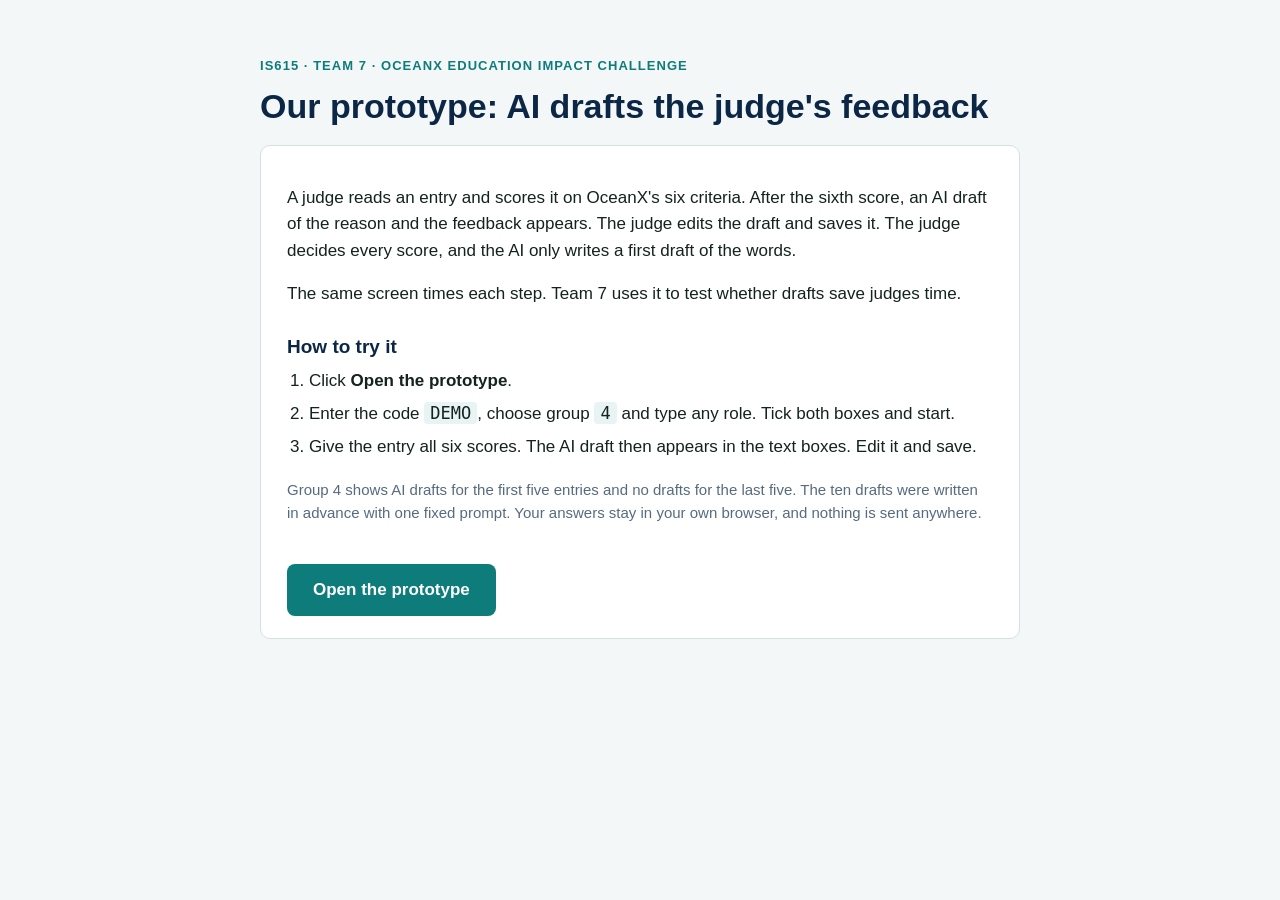
==== index.html @ ca956cce "Publish Team 7 AI-draft prototype" ====
<!doctype html>
<html lang="en">
<head>
<meta charset="utf-8">
<meta name="viewport" content="width=device-width, initial-scale=1">
<title>Team 7 prototype: AI drafts the judge's feedback</title>
<style>
  body { margin: 0; background: #F4F7F7; color: #14231F; font: 17px/1.55 Calibri, "Segoe UI", Arial, sans-serif; }
  main { max-width: 760px; margin: 56px auto; padding: 0 24px; }
  .eyebrow { color: #0E7C7B; font-weight: 700; letter-spacing: .08em; font-size: 13px; text-transform: uppercase; }
  h1 { color: #0C2746; font: 700 34px/1.2 Arial, sans-serif; margin: 10px 0 18px; }
  h2 { color: #0C2746; font: 700 19px/1.3 Arial, sans-serif; margin: 28px 0 8px; }
  .card { background: #fff; border: 1px solid #D5DFE0; border-radius: 10px; padding: 22px 26px; }
  ol { margin: 8px 0 0; padding-left: 22px; } li { margin: 6px 0; }
  .note { color: #566B80; font-size: 15px; margin-top: 18px; }
  .btn { display: inline-block; margin-top: 24px; background: #0E7C7B; color: #fff; text-decoration: none; font-weight: 700; padding: 13px 26px; border-radius: 8px; }
  .btn:hover { background: #0C2746; }
  code { background: #E8F3F4; padding: 1px 6px; border-radius: 4px; }
</style>
</head>
<body>
<main>
  <div class="eyebrow">IS615 · Team 7 · OceanX Education Impact Challenge</div>
  <h1>Our prototype: AI drafts the judge's feedback</h1>
  <div class="card">
    <p>A judge reads an entry and scores it on OceanX's six criteria. After the sixth score, an AI draft of the reason and the feedback appears. The judge edits the draft and saves it. The judge decides every score, and the AI only writes a first draft of the words.</p>
    <p>The same screen times each step. Team 7 uses it to test whether drafts save judges time.</p>
    <h2>How to try it</h2>
    <ol>
      <li>Click <strong>Open the prototype</strong>.</li>
      <li>Enter the code <code>DEMO</code>, choose group <code>4</code> and type any role. Tick both boxes and start.</li>
      <li>Give the entry all six scores. The AI draft then appears in the text boxes. Edit it and save.</li>
    </ol>
    <p class="note">Group 4 shows AI drafts for the first five entries and no drafts for the last five. The ten drafts were written in advance with one fixed prompt. Your answers stay in your own browser, and nothing is sent anywhere.</p>
    <a class="btn" href="tool.html">Open the prototype</a>
  </div>
</main>
</body>
</html>
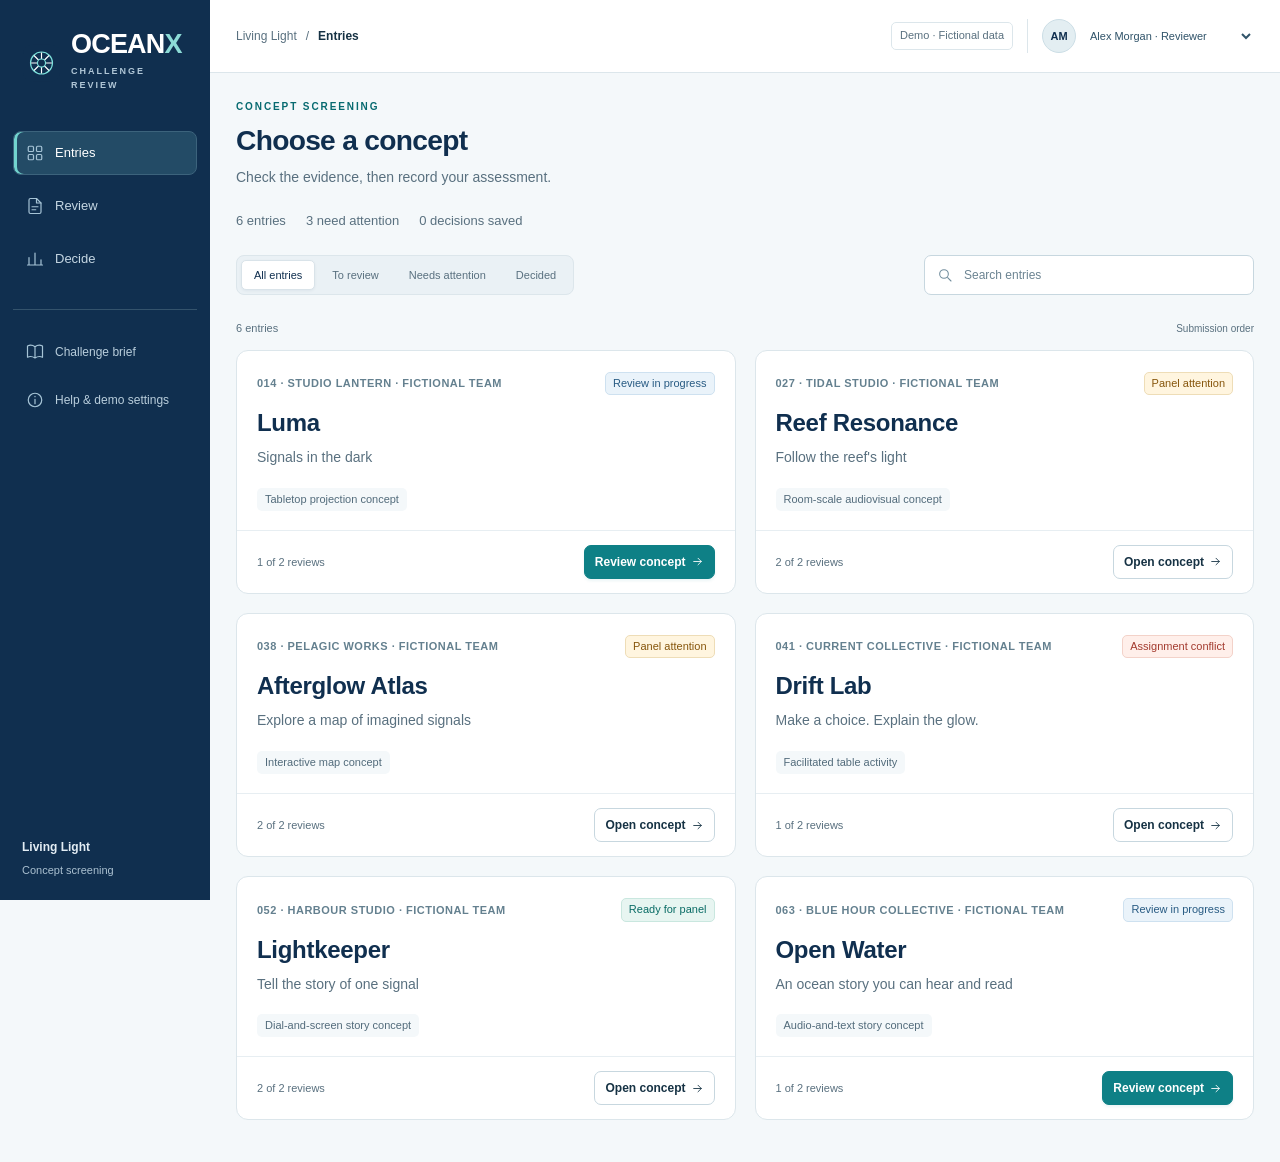
==== commit 47e33fd2: "Show the review prototype at the root and move the timing test to /test/" ====
--- a/index.html
+++ b/index.html
@@ -1,39 +1,22 @@
 <!doctype html>
-<html lang="en">
+<html lang="en-SG">
 <head>
-<meta charset="utf-8">
-<meta name="viewport" content="width=device-width, initial-scale=1">
-<title>Team 7 prototype: AI drafts the judge's feedback</title>
-<style>
-  body { margin: 0; background: #F4F7F7; color: #14231F; font: 17px/1.55 Calibri, "Segoe UI", Arial, sans-serif; }
-  main { max-width: 760px; margin: 56px auto; padding: 0 24px; }
-  .eyebrow { color: #0E7C7B; font-weight: 700; letter-spacing: .08em; font-size: 13px; text-transform: uppercase; }
-  h1 { color: #0C2746; font: 700 34px/1.2 Arial, sans-serif; margin: 10px 0 18px; }
-  h2 { color: #0C2746; font: 700 19px/1.3 Arial, sans-serif; margin: 28px 0 8px; }
-  .card { background: #fff; border: 1px solid #D5DFE0; border-radius: 10px; padding: 22px 26px; }
-  ol { margin: 8px 0 0; padding-left: 22px; } li { margin: 6px 0; }
-  .note { color: #566B80; font-size: 15px; margin-top: 18px; }
-  .btn { display: inline-block; margin-top: 24px; background: #0E7C7B; color: #fff; text-decoration: none; font-weight: 700; padding: 13px 26px; border-radius: 8px; }
-  .btn:hover { background: #0C2746; }
-  code { background: #E8F3F4; padding: 1px 6px; border-radius: 4px; }
-</style>
+  <meta charset="utf-8">
+  <meta name="viewport" content="width=device-width, initial-scale=1">
+  <meta name="theme-color" content="#102f4f">
+  <meta name="description" content="A student prototype for reviewing OceanX challenge concepts, checking evidence and recording human decisions.">
+  <title>OceanX Challenge Review · Team 7 prototype</title>
+  <link rel="icon" href="icon.svg" type="image/svg+xml">
+  <link rel="stylesheet" href="styles.css">
+  <script src="data.js" defer></script>
+  <script src="domain.js" defer></script>
+  <script src="app.js" defer></script>
 </head>
 <body>
-<main>
-  <div class="eyebrow">IS615 · Team 7 · OceanX Education Impact Challenge</div>
-  <h1>Our prototype: AI drafts the judge's feedback</h1>
-  <div class="card">
-    <p>A judge reads an entry and scores it on OceanX's six criteria. After the sixth score, an AI draft of the reason and the feedback appears. The judge edits the draft and saves it. The judge decides every score, and the AI only writes a first draft of the words.</p>
-    <p>The same screen times each step. Team 7 uses it to test whether drafts save judges time.</p>
-    <h2>How to try it</h2>
-    <ol>
-      <li>Click <strong>Open the prototype</strong>.</li>
-      <li>Enter the code <code>DEMO</code>, choose group <code>4</code> and type any role. Tick both boxes and start.</li>
-      <li>Give the entry all six scores. The AI draft then appears in the text boxes. Edit it and save.</li>
-    </ol>
-    <p class="note">Group 4 shows AI drafts for the first five entries and no drafts for the last five. The ten drafts were written in advance with one fixed prompt. Your answers stay in your own browser, and nothing is sent anywhere.</p>
-    <a class="btn" href="tool.html">Open the prototype</a>
-  </div>
-</main>
+  <a class="skip-link" href="#main-content">Skip to main content</a>
+  <div id="app"><main class="empty-state"><h1>Opening Challenge Review</h1><p>Loading the demonstration round…</p></main></div>
+  <div id="modal-root"></div>
+  <div id="toast-container" class="toast-container" aria-live="polite" aria-atomic="false"></div>
+  <noscript>This interactive prototype needs JavaScript. All demonstration data is bundled locally.</noscript>
 </body>
 </html>
--- a/styles.css
+++ b/styles.css
@@ -0,0 +1,967 @@
+/* OceanX concept review — local, dependency-free presentation prototype. */
+:root {
+  color-scheme: light;
+  --navy: #102f4f;
+  --navy-deep: #0b2540;
+  --teal: #0e8086;
+  --teal-dark: #076a70;
+  --teal-pale: #e7f5f3;
+  --pale: #eaf3f6;
+  --ink: #163244;
+  --muted: #59707f;
+  --white: #ffffff;
+  --coral: #d9563d;
+  --coral-dark: #a63b28;
+  --canvas: #f4f8fa;
+  --line: #dce6eb;
+  --line-strong: #c7d7df;
+  --amber: #8b5a08;
+  --amber-pale: #fff6e5;
+  --red: #ae392e;
+  --red-pale: #fff0ed;
+  --blue: #285b8a;
+  --blue-pale: #eaf2fa;
+  --radius: 12px;
+  --shadow: 0 3px 14px rgb(16 47 79 / 4%);
+  --shadow-raised: 0 8px 28px rgb(16 47 79 / 9%);
+  --font-body: "Segoe UI Variable", "Segoe UI", Arial, sans-serif;
+  --font-heading: Bahnschrift, "Arial Narrow", "Segoe UI", Arial, sans-serif;
+  font-family: var(--font-body);
+  font-size: 14px;
+  font-synthesis: none;
+  text-rendering: optimizeLegibility;
+  -webkit-font-smoothing: antialiased;
+}
+
+*, *::before, *::after { box-sizing: border-box; }
+body { margin: 0; color: var(--ink); background: var(--canvas); line-height: 1.5; }
+button, input, textarea, select { font: inherit; }
+button, a, input, textarea, select { -webkit-tap-highlight-color: transparent; }
+button { color: inherit; cursor: pointer; }
+button:disabled { cursor: not-allowed; }
+button, a { touch-action: manipulation; }
+a { color: var(--teal-dark); text-underline-offset: 3px; }
+a:hover { color: var(--navy); }
+button:focus-visible, a:focus-visible, input:focus-visible, select:focus-visible, textarea:focus-visible, [tabindex]:focus-visible {
+  outline: 3px solid #188dba;
+  outline-offset: 3px;
+}
+button:disabled, input:disabled, select:disabled, textarea:disabled { opacity: .55; }
+h1, h2, h3, h4, p { margin-top: 0; }
+h1, h2, h3, h4 { line-height: 1.25; }
+svg { display: block; flex-shrink: 0; }
+img { display: block; max-width: 100%; }
+textarea { resize: vertical; }
+::selection { background: #b7e6e5; color: var(--navy); }
+[hidden] { display: none !important; }
+
+/* Persistent navigation */
+.app-shell { display: grid; grid-template-columns: 232px minmax(0, 1fr); min-height: 100vh; }
+.sidebar {
+  position: sticky; top: 0; height: 100vh; display: flex; flex-direction: column;
+  padding: 31px 18px 20px; color: #e3edf4; background: var(--navy);
+  overflow-y: auto; z-index: 30;
+}
+.brand { display: flex; align-items: center; gap: 11px; padding: 0 10px; margin-bottom: 39px; color: white; text-decoration: none; }
+.brand-symbol { width: 37px; height: 37px; display: grid; place-items: center; color: #75d3d2; flex-shrink: 0; }
+.brand-symbol svg { width: 37px; height: 37px; }
+.brand-word { font-family: var(--font-heading); font-weight: 650; font-size: 27px; letter-spacing: -.8px; line-height: 1; }
+.brand-subtitle { margin-top: 7px; font-size: 9px; font-weight: 600; letter-spacing: 2px; text-transform: uppercase; color: #b0c6d6; }
+.sidebar-label { padding: 0 12px; margin: 24px 0 10px; color: #a5bccd; font-size: 10px; font-weight: 600; letter-spacing: 1.7px; text-transform: uppercase; }
+.sidebar-label:first-of-type { margin-top: 0; }
+.sidebar nav { display: grid; gap: 5px; }
+.nav-item {
+  display: flex; align-items: center; gap: 11px; width: 100%; min-height: 44px;
+  border: 1px solid transparent; border-radius: 8px; padding: 10px 12px;
+  background: transparent; color: #c5d7e3; text-decoration: none; text-align: left;
+  font-size: 13px; font-weight: 500; transition: background .15s ease, color .15s ease;
+}
+.nav-item + .nav-item { margin-top: 4px; }
+.nav-item:hover { background: #1c3e5b; color: white; }
+.nav-item.active { color: white; background: #234b66; border-color: #3c637c; box-shadow: inset 3px 0 #72d4cf; }
+.nav-icon, .nav-icon svg { width: 19px; height: 19px; color: #a6c4d6; }
+.nav-item.active .nav-icon { color: #90e2db; }
+.nav-count { margin-left: auto; min-width: 22px; height: 21px; display: grid; place-items: center; background: rgb(255 255 255 / 12%); border-radius: 5px; font-size: 11px; font-weight: 600; }
+.sidebar-footer { margin-top: auto; padding: 24px 9px 0; font-size: 11px; line-height: 1.7; color: #abc1d1; }
+.sidebar-footer p { margin-bottom: 10px; }
+.sidebar-footer .button { color: #dcebf5; border-color: #47637a; background: transparent; width: 100%; }
+.sidebar-footer .button:hover { background: #234b66; }
+.round-mini { padding: 16px 13px; border: 1px solid #3a5770; border-radius: 9px; margin-top: 28px; background: #143653; }
+.round-mini strong { display: block; color: #eaf5fc; font-size: 12px; margin-bottom: 5px; }
+.round-mini p { margin: 0; font-size: 11px; line-height: 1.65; color: #aec6d8; }
+.round-mini .badge { margin-top: 11px; background: #284b60; color: #b7e9df; border-color: #416c78; }
+.workspace { min-width: 0; }
+.topbar {
+  position: sticky; top: 0; z-index: 20; min-height: 73px; display: flex; align-items: center;
+  justify-content: space-between; gap: 20px; padding: 15px 34px; background: rgb(255 255 255 / 97%); border-bottom: 1px solid var(--line);
+}
+.breadcrumb { display: flex; align-items: center; flex-wrap: wrap; gap: 9px; color: var(--muted); font-size: 12px; }
+.breadcrumb strong, .breadcrumb [aria-current] { color: var(--ink); font-weight: 600; }
+.breadcrumb svg { width: 13px; height: 13px; color: #91a4b0; }
+.topbar-actions { display: flex; align-items: center; gap: 20px; flex-shrink: 0; }
+.identity { display: flex; align-items: center; gap: 9px; padding-left: 20px; border-left: 1px solid var(--line); font-size: 12px; }
+.identity strong { display: block; font-size: 12px; font-weight: 600; }
+.identity small { display: block; color: var(--muted); font-size: 10px; margin-top: 1px; }
+.avatar { width: 34px; height: 34px; display: grid; place-items: center; border-radius: 50%; background: #e3eef2; border: 1px solid #cbdde5; font-size: 11px; font-weight: 700; color: var(--navy); flex-shrink: 0; }
+.mode-toggle { display: flex; align-items: center; gap: 8px; color: var(--muted); background: transparent; border: 0; font-size: 11px; padding: 5px 0; }
+.switch { display: inline-block; position: relative; width: 28px; height: 16px; border-radius: 99px; background: var(--teal); border: 1px solid var(--teal); flex-shrink: 0; }
+.switch::after { content: ""; width: 10px; height: 10px; position: absolute; top: 2px; right: 2px; background: white; border-radius: 50%; }
+.mode-toggle[aria-pressed="false"] .switch { background: #c6d6df; border-color: #c6d6df; }
+.mode-toggle[aria-pressed="false"] .switch::after { right: auto; left: 2px; }
+
+/* Common controls and content */
+.main { max-width: 1600px; margin: 0 auto; padding: 31px 34px 48px; }
+.page-head { display: flex; justify-content: space-between; align-items: flex-start; gap: 24px; margin-bottom: 22px; }
+.eyebrow { display: flex; align-items: center; gap: 8px; margin: 0 0 9px; color: var(--teal-dark); font-size: 10px; font-weight: 700; letter-spacing: 1.9px; text-transform: uppercase; }
+.page-title { font-family: var(--font-heading); font-size: clamp(26px, 2.2vw, 34px); font-weight: 600; letter-spacing: -.7px; margin: 0 0 8px; color: var(--navy); }
+.page-description { max-width: 740px; margin: 0; font-size: 13px; color: var(--muted); line-height: 1.65; }
+.head-actions { display: flex; align-items: center; gap: 9px; padding-top: 5px; flex-shrink: 0; }
+.button {
+  display: inline-flex; align-items: center; justify-content: center; gap: 8px; min-height: 39px;
+  padding: 9px 15px; border: 1px solid var(--line-strong); border-radius: 7px; background: white;
+  color: var(--ink); text-decoration: none; font-size: 12px; line-height: 1.35; font-weight: 600;
+  transition: background .15s ease, border-color .15s ease, box-shadow .15s ease;
+}
+.button svg { width: 16px; height: 16px; }
+.button:hover { background: #f6fafb; border-color: #9bb7c7; color: var(--navy); }
+.button.primary { background: var(--teal); border-color: var(--teal); color: white; box-shadow: 0 2px 3px rgb(14 128 134 / 8%); }
+.button.primary:hover { background: var(--teal-dark); border-color: var(--teal-dark); }
+.button.secondary { background: white; border-color: var(--line-strong); }
+.button.ghost { background: transparent; border-color: transparent; box-shadow: none; }
+.button.ghost:hover { background: var(--pale); border-color: var(--pale); }
+.button.danger { color: var(--red); border-color: #edc9c4; background: #fff8f6; }
+.button.danger:hover { background: var(--red-pale); border-color: #ddaea5; }
+.button.small { min-height: 31px; padding: 6px 10px; font-size: 11px; gap: 5px; }
+.button.small svg { width: 13px; height: 13px; }
+.button.icon-only { width: 36px; min-height: 36px; padding: 9px; }
+.button:disabled:hover { background: inherit; border-color: inherit; }
+.button.primary:disabled:hover { background: var(--teal); border-color: var(--teal); }
+.notice { display: flex; align-items: flex-start; gap: 10px; padding: 13px 16px; border: 1px solid #cadfe8; background: #edf5f9; border-radius: 8px; font-size: 12px; color: #34566c; line-height: 1.6; }
+.notice > svg { width: 17px; height: 17px; margin-top: 2px; }
+.notice p:last-child { margin-bottom: 0; }
+.notice strong { font-weight: 650; }
+.notice.warning { background: var(--amber-pale); border-color: #eedbb7; color: #79561b; }
+.notice.success { background: var(--teal-pale); border-color: #b9dfd8; color: #1d635d; }
+.notice.info { background: #edf5f9; border-color: #cadfe8; color: #34566c; }
+.demo-banner { display: flex; align-items: center; justify-content: space-between; gap: 14px; padding: 10px 14px; margin-bottom: 24px; background: #eaf3f6; border: 1px solid #d2e4eb; border-radius: 8px; font-size: 11px; color: #496575; }
+.demo-banner strong { color: var(--navy); }
+.demo-banner .link-button { white-space: nowrap; }
+.stats-grid4 { display: grid; grid-template-columns: repeat(4, minmax(0, 1fr)); gap: 14px; margin-bottom: 25px; }
+.stat-card { position: relative; padding: 18px 20px 15px; border: 1px solid var(--line); border-radius: var(--radius); background: white; box-shadow: var(--shadow); }
+.stat-label { display: flex; align-items: center; gap: 6px; color: var(--muted); font-size: 11px; font-weight: 500; }
+.stat-label svg { width: 15px; height: 15px; margin-left: auto; color: #7b98a8; }
+.stat-value { margin: 6px 0 2px; font-family: var(--font-heading); font-size: 30px; line-height: 1.1; font-weight: 600; letter-spacing: -.6px; color: var(--navy); }
+.stat-value small { font-family: var(--font-body); font-size: 13px; font-weight: 500; letter-spacing: 0; color: var(--muted); }
+.stat-meta { font-size: 10px; color: var(--muted); margin-top: 5px; }
+.stat-meta strong { color: var(--teal-dark); font-weight: 600; }
+.section-heading { display: flex; align-items: center; justify-content: space-between; gap: 12px; margin: 25px 0 13px; }
+.section-heading h2, .section-heading h3 { font-size: 16px; font-weight: 600; letter-spacing: -.2px; margin: 0; }
+.section-heading p { margin: 4px 0 0; color: var(--muted); font-size: 12px; }
+.toolbar { display: flex; align-items: center; justify-content: space-between; flex-wrap: wrap; gap: 14px; margin-bottom: 18px; }
+.search { display: flex; align-items: center; gap: 9px; min-width: 210px; max-width: 330px; flex: 1; border: 1px solid var(--line-strong); background: white; border-radius: 7px; padding: 9px 12px; }
+.search svg { width: 16px; height: 16px; color: #718d9d; }
+.search input { width: 100%; min-width: 0; background: transparent; border: 0; color: var(--ink); font-size: 12px; outline: none; }
+.search:focus-within { outline: 2px solid #188dba; outline-offset: 2px; }
+.search input:focus-visible { outline: none; }
+.search input::placeholder { color: #6c8492; }
+.filter-tabs { display: inline-flex; align-items: center; gap: 4px; padding: 4px; border: 1px solid var(--line); border-radius: 8px; background: #eaf1f5; }
+.filter-tab { min-height: 29px; padding: 6px 12px; border: 1px solid transparent; border-radius: 5px; background: transparent; font-size: 11px; color: var(--muted); font-weight: 500; white-space: nowrap; }
+.filter-tab:hover { color: var(--navy); background: rgb(255 255 255 / 60%); }
+.filter-tab.active { color: var(--navy); background: white; border-color: #d9e3e9; box-shadow: 0 1px 3px rgb(16 47 79 / 6%); }
+.count-label { margin-left: auto; color: var(--muted); font-size: 11px; }
+.tag-list { display: flex; align-items: center; flex-wrap: wrap; gap: 6px; }
+.tag, .badge, .pill { display: inline-flex; align-items: center; justify-content: center; gap: 5px; padding: 3px 7px; border: 1px solid var(--line); border-radius: 5px; background: #f4f8fa; font-size: 10px; line-height: 1.4; font-weight: 500; color: #526b7b; }
+.tag svg, .badge svg, .pill svg { width: 11px; height: 11px; }
+.badge { white-space: nowrap; }
+.badge.teal { color: #096b65; background: #e7f5f1; border-color: #c9e7df; }
+.badge.amber { color: #86550b; background: #fff5df; border-color: #eeddb7; }
+.badge.red { color: #a33a2e; background: #ffefea; border-color: #f3d2c9; }
+.badge.gray { color: #5c6e79; background: #f0f4f6; border-color: #dce5ea; }
+.badge.blue { color: #285b83; background: #eaf3fa; border-color: #cee1f0; }
+.pill { border-radius: 20px; padding: 4px 9px; }
+.inline-actions { display: flex; align-items: center; flex-wrap: wrap; gap: 8px; }
+.muted { color: var(--muted); }
+.divider { height: 1px; border: 0; background: var(--line); margin: 18px 0; }
+.link-button { display: inline-flex; align-items: center; gap: 5px; padding: 0; background: none; border: 0; color: var(--teal-dark); font-size: inherit; font-weight: 600; text-decoration: none; }
+.link-button:hover { color: var(--navy); text-decoration: underline; text-underline-offset: 3px; }
+.link-button svg { width: 13px; height: 13px; }
+.footnote, .demo-note { color: var(--muted); font-size: 11px; line-height: 1.65; }
+.footnote { margin-top: 16px; }
+.demo-note { padding: 12px 14px; background: #eff5f7; border-left: 3px solid #b7ced9; border-radius: 0 5px 5px 0; }
+
+/* Review queue */
+.entry-grid { display: grid; grid-template-columns: repeat(2, minmax(0, 1fr)); gap: 19px; }
+.entry-card { min-width: 0; display: flex; flex-direction: column; border: 1px solid var(--line); border-radius: var(--radius); background: white; box-shadow: var(--shadow); overflow: hidden; transition: border-color .18s ease, box-shadow .18s ease; }
+.entry-card:hover { border-color: #b8d0dd; box-shadow: var(--shadow-raised); }
+.entry-card-header { display: flex; align-items: center; justify-content: space-between; gap: 10px; padding: 17px 20px 0; }
+.entry-art { position: relative; height: 98px; overflow: hidden; background: #e7f1f5; color: #205b70; border-bottom: 1px solid #e0eaee; }
+.entry-art > svg, .entry-art > img { width: 100%; height: 100%; object-fit: cover; }
+.entry-art .badge { position: absolute; top: 12px; right: 14px; background: rgb(255 255 255 / 94%); }
+.entry-art[data-pattern="light"], .entry-art[data-pattern="bioluminescence"] { background: #11394c; color: #88d4cb; }
+.entry-art[data-pattern="reef"], .entry-art[data-pattern="coral"] { background: #e8eeeb; color: #43827b; }
+.entry-art[data-pattern="microbial"], .entry-art[data-pattern="microbes"] { background: #e8f0f7; color: #507ea1; }
+.entry-art[data-pattern="depth"], .entry-art[data-pattern="deep"] { background: #dae8ef; color: #476d86; }
+.entry-number { display: flex; align-items: center; gap: 6px; color: #64808f; font-size: 10px; font-weight: 600; letter-spacing: 1px; text-transform: uppercase; }
+.entry-title { padding: 0 20px; margin: 11px 0 6px; font-family: var(--font-heading); font-weight: 600; font-size: 21px; letter-spacing: -.3px; color: var(--navy); }
+.entry-description { padding: 0 20px; margin: 0 0 14px; font-size: 12px; line-height: 1.6; color: var(--muted); }
+.entry-card > .tag-list { padding: 0 20px 17px; margin-top: auto; }
+.entry-card .notice { margin: 0 20px 16px; padding: 8px 10px; font-size: 11px; }
+.entry-card-footer { display: flex; align-items: center; justify-content: space-between; gap: 12px; padding: 13px 20px; background: #fbfdfe; border-top: 1px solid #e7eef2; }
+.reviewer-stack { display: flex; align-items: center; padding-left: 4px; }
+.mini-avatar { display: grid; place-items: center; width: 26px; height: 26px; margin-left: -4px; border: 2px solid white; border-radius: 50%; background: #dceaf0; color: #335c71; font-size: 8px; font-weight: 700; flex-shrink: 0; }
+.mini-avatar:nth-child(2n) { background: #e4ece4; color: #4f745b; }
+.mini-avatar:nth-child(3n) { background: #efe6dc; color: #7b634a; }
+.mini-avatar.pending { background: #f5f7f9; color: #9babb5; border: 1px dashed #b9cbd6; }
+.coverage { display: flex; align-items: center; gap: 8px; color: var(--muted); font-size: 10px; }
+.coverage strong { color: #365569; font-weight: 600; }
+.entry-actions { display: flex; align-items: center; gap: 7px; }
+
+/* Evidence workspace */
+.back-link { display: inline-flex; align-items: center; gap: 6px; margin-bottom: 17px; padding: 0; border: 0; background: transparent; color: var(--muted); font-size: 11px; text-decoration: none; }
+.back-link:hover { color: var(--teal-dark); }
+.back-link svg { width: 14px; height: 14px; }
+.review-heading { display: flex; align-items: flex-start; justify-content: space-between; gap: 20px; margin-bottom: 21px; }
+.review-heading .page-title { font-size: 28px; margin-bottom: 9px; }
+.review-heading .tag-list { margin-top: 10px; }
+.review-tabs { display: flex; align-items: center; gap: 23px; margin: 19px 0 21px; border-bottom: 1px solid var(--line); }
+.review-tab { position: relative; padding: 0 0 12px; margin-bottom: -1px; border: 0; border-bottom: 2px solid transparent; background: transparent; color: var(--muted); font-size: 12px; font-weight: 500; }
+.review-tab:hover { color: var(--teal-dark); }
+.review-tab.active { border-bottom-color: var(--teal); color: var(--teal-dark); font-weight: 650; }
+.review-grid { display: grid; grid-template-columns: minmax(0, 1.05fr) minmax(0, 1fr) minmax(0, 1.05fr); gap: 16px; align-items: start; }
+.panel { min-width: 0; border: 1px solid var(--line); border-radius: var(--radius); background: white; box-shadow: var(--shadow); overflow: hidden; }
+.panel-head { display: flex; align-items: flex-start; justify-content: space-between; gap: 10px; padding: 17px 18px 15px; border-bottom: 1px solid var(--line); background: #fcfdfe; }
+.panel-title { display: flex; align-items: center; gap: 7px; font-size: 14px; font-weight: 650; margin: 0; }
+.panel-title svg { width: 16px; height: 16px; color: var(--teal); }
+.panel-kicker { font-size: 10px; color: var(--muted); margin-top: 4px; line-height: 1.5; }
+.panel-body { padding: 17px 18px; }
+.panel-body > :last-child { margin-bottom: 0; }
+.panel-body > p { font-size: 12px; color: var(--muted); }
+.source-card { position: relative; border: 1px solid var(--line); border-radius: 8px; padding: 13px; margin-bottom: 12px; background: #fbfdfe; transition: background .18s ease, border-color .18s ease, box-shadow .18s ease; scroll-margin-top: 100px; }
+.source-card.highlighted, .source-card:target { border-color: var(--teal); background: #eaf7f4; box-shadow: 0 0 0 3px rgb(14 128 134 / 11%); }
+.source-label { display: flex; align-items: center; justify-content: space-between; gap: 8px; color: #466476; font-size: 10px; font-weight: 650; letter-spacing: .3px; }
+.source-label svg { width: 13px; height: 13px; }
+.source-time { color: var(--teal-dark); font-family: Consolas, "Courier New", monospace; font-size: 10px; font-weight: 500; }
+.source-text { margin: 10px 0; color: #294a5d; font-size: 12px; line-height: 1.7; }
+.source-text mark { color: #173d3b; background: #c8ebe3; padding: 1px 2px; }
+.source-footer { display: flex; justify-content: space-between; align-items: center; gap: 8px; padding-top: 9px; margin-top: 11px; border-top: 1px solid var(--line); color: #6c8594; font-size: 9px; }
+.claim-card { position: relative; border: 1px solid #d9e7e8; border-left: 3px solid #87bdbc; border-radius: 0 7px 7px 0; background: white; padding: 12px 12px 10px; margin-bottom: 12px; }
+.claim-card.corrected { border-color: #b8dbcf; border-left-color: #399c80; background: #f4fbf7; }
+.claim-text { color: #294a5d; margin: 7px 0 10px; font-size: 12px; line-height: 1.65; }
+.claim-card > .badge { font-size: 9px; padding: 2px 5px; }
+.claim-actions { display: flex; align-items: center; justify-content: space-between; flex-wrap: wrap; gap: 7px; padding-top: 7px; border-top: 1px solid #edf2f4; }
+.claim-actions .link-button { font-size: 10px; font-weight: 500; }
+.source-link { display: inline-flex; align-items: center; gap: 4px; padding: 3px 6px; background: #edf5f6; border: 1px solid #d7e8e9; border-radius: 4px; color: var(--teal-dark); font-size: 10px; font-weight: 600; text-decoration: none; }
+.source-link:hover { background: #dcefeb; border-color: #8bbeba; color: var(--teal-dark); }
+.source-link svg { width: 11px; height: 11px; }
+.claim-editor { margin-top: 9px; }
+.claim-editor textarea { display: block; width: 100%; min-height: 92px; padding: 9px; font-size: 12px; line-height: 1.6; color: var(--ink); background: white; border: 1px solid #a9c8cf; border-radius: 6px; }
+.claim-editor .inline-actions { margin-top: 8px; }
+.gap-card { position: relative; padding: 12px 13px; border: 1px solid #eddfc2; border-radius: 7px; background: #fff9ed; margin-bottom: 11px; }
+.gap-card.gap-critical, .gap-critical { border-color: #ebc9bd; background: #fff3ee; }
+.gap-title { display: flex; align-items: flex-start; gap: 6px; color: #79551c; font-size: 11px; line-height: 1.5; font-weight: 650; margin: 0 0 4px; }
+.gap-title svg { width: 14px; height: 14px; margin-top: 1px; }
+.gap-critical .gap-title { color: #944a34; }
+.gap-text { color: #76664c; font-size: 11px; line-height: 1.6; margin: 0; }
+.question-card { margin-bottom: 11px; padding: 11px 12px; border: 1px solid #d7e4ed; border-radius: 7px; background: #f3f8fc; color: #3d5d75; font-size: 12px; line-height: 1.65; }
+.question-card .source-link { margin-top: 8px; }
+.question-card strong { display: block; color: #28536d; font-size: 10px; margin-bottom: 4px; }
+.criterion { padding: 14px 0; border-bottom: 1px solid #e8eef2; }
+.criterion:first-child { padding-top: 0; }
+.criterion:last-of-type { border-bottom: 0; }
+.criterion-head { display: flex; align-items: center; justify-content: space-between; gap: 8px; margin-bottom: 5px; }
+.criterion-label { color: #26475b; font-weight: 650; font-size: 11px; }
+.criterion-help { color: #6c8290; font-size: 10px; margin: 0 0 9px; line-height: 1.55; }
+.rating-scale { display: flex; align-items: center; gap: 5px; }
+.rating-scale button { min-width: 28px; height: 29px; flex: 1; padding: 4px; border: 1px solid var(--line-strong); border-radius: 5px; background: white; color: #526f80; font-size: 11px; font-weight: 500; }
+.rating-scale button:hover { border-color: #87b7bd; background: #edf7f6; color: var(--teal-dark); }
+.rating-scale button[aria-pressed="true"] { color: white; border-color: var(--teal); background: var(--teal); box-shadow: 0 0 0 2px #dcefed; }
+.rating-scale .rating-na { font-size: 9px; flex: 1.15; white-space: nowrap; }
+.rating-na { color: #5d7280; font-size: 10px; }
+.field { display: block; margin-bottom: 15px; }
+.field-label { display: block; color: #33536a; font-weight: 600; font-size: 11px; margin-bottom: 6px; }
+.field-label span { font-weight: 400; color: var(--muted); }
+.text-input, .text-area, .select-input { display: block; width: 100%; min-height: 37px; padding: 9px 11px; border: 1px solid var(--line-strong); border-radius: 6px; color: var(--ink); background: white; font-size: 12px; line-height: 1.5; }
+.text-area { min-height: 95px; }
+.text-input::placeholder, .text-area::placeholder { color: #738b99; }
+.text-input:hover, .text-area:hover, .select-input:hover { border-color: #a6beca; }
+.text-input[aria-invalid="true"], .text-area[aria-invalid="true"], .select-input[aria-invalid="true"] { border-color: var(--red); background: #fffbfa; }
+.form-note { color: #6b8493; font-size: 10px; line-height: 1.6; margin-top: 5px; }
+.error-text { color: var(--red); font-size: 11px; line-height: 1.55; margin: 6px 0; }
+.check-row { display: flex; align-items: flex-start; gap: 8px; margin: 11px 0; font-size: 11px; color: #526d7c; line-height: 1.6; }
+.check-row input { accent-color: var(--teal); margin: 3px 0 0; flex-shrink: 0; }
+.sticky-actions { position: sticky; bottom: 0; display: flex; align-items: center; justify-content: space-between; gap: 12px; margin: 21px 0 0; padding: 16px 18px; background: rgb(255 255 255 / 97%); border: 1px solid var(--line); border-radius: 9px; box-shadow: 0 -4px 18px rgb(16 47 79 / 4%); z-index: 10; }
+.panel .sticky-actions { margin: 0; border-radius: 0; border-width: 1px 0 0; padding: 14px 18px; }
+.review-summary { font-size: 11px; color: var(--muted); }
+.review-summary strong { display: block; color: var(--ink); font-size: 12px; margin-bottom: 2px; }
+.save-status { display: flex; align-items: center; gap: 5px; color: #567e72; font-size: 10px; }
+.save-status svg { width: 12px; height: 12px; }
+
+/* Panel decisions and accountable handover */
+.decision-layout { display: grid; grid-template-columns: minmax(0, 1fr) 360px; gap: 20px; align-items: start; }
+.table-wrap { width: 100%; overflow-x: auto; border: 1px solid var(--line); border-radius: 10px; background: white; }
+.panel .table-wrap { border: 0; border-radius: 0; }
+.comparison-table { width: 100%; border-collapse: collapse; font-size: 12px; text-align: left; }
+.comparison-table th { padding: 13px 15px; color: #68818f; background: #f5f9fb; border-bottom: 1px solid var(--line); font-size: 10px; font-weight: 600; text-align: left; white-space: nowrap; }
+.comparison-table td { padding: 15px; border-bottom: 1px solid #e7eef2; vertical-align: middle; color: #416074; }
+.comparison-table tbody tr:last-child td { border-bottom: 0; }
+.comparison-table tbody tr:hover { background: #f8fcfd; }
+.comparison-table tr.selected { background: #edf7f6; }
+.comparison-table td strong { display: block; color: var(--navy); font-size: 12px; font-weight: 600; margin-bottom: 3px; }
+.comparison-table td small { color: #718996; font-size: 10px; }
+.comparison-table .button { white-space: nowrap; }
+.comparison-table .badge { font-size: 9px; }
+.rank { width: 26px; height: 26px; display: grid; place-items: center; border: 1px solid #d7e5ec; border-radius: 6px; background: #f0f6f9; color: #516e80; font-size: 11px; font-weight: 600; }
+.score { font-family: var(--font-heading); font-size: 21px; font-weight: 600; color: var(--navy); letter-spacing: -.3px; }
+.score small { font-family: var(--font-body); font-size: 10px; color: #75909f; }
+.progress-bar, .score-bar { height: 5px; width: 100%; overflow: hidden; border-radius: 8px; background: #e4eef2; }
+.progress-bar > span, .progress-bar > div, .score-bar > span, .score-bar > div { display: block; height: 100%; background: #41a5a3; border-radius: inherit; }
+.empty-state { padding: 43px 26px; text-align: center; color: var(--muted); font-size: 12px; line-height: 1.65; }
+.empty-state > svg { width: 35px; height: 35px; color: #8eaab8; margin: 0 auto 15px; }
+.empty-state h3 { color: #35586e; font-size: 15px; font-weight: 600; margin-bottom: 8px; }
+.empty-state p { max-width: 370px; margin: 0 auto 17px; }
+.decision-card { border: 1px solid var(--line); border-radius: var(--radius); background: white; padding: 20px; box-shadow: var(--shadow); }
+.decision-card h3 { font-size: 16px; font-weight: 600; margin: 0 0 7px; }
+.decision-card > p { font-size: 12px; color: var(--muted); }
+.decision-options { display: grid; gap: 8px; margin: 15px 0; }
+.decision-option { display: flex; align-items: flex-start; gap: 9px; padding: 11px 12px; border: 1px solid var(--line); border-radius: 7px; background: white; text-align: left; color: #4d6b7e; font-size: 12px; }
+.decision-option:hover { background: #f7fbfc; border-color: #b3d0d8; }
+.decision-option.selected { background: #edf8f4; border-color: #75b8ac; color: #176e65; box-shadow: inset 3px 0 #329a88; }
+.decision-option input { accent-color: var(--teal); margin-top: 3px; }
+.decision-option strong { display: block; font-weight: 600; }
+.decision-option small { display: block; margin-top: 3px; font-size: 10px; line-height: 1.5; color: var(--muted); }
+.handover-preview { padding: 16px; margin: 16px 0; background: #f2f8fa; border: 1px solid #d8e7ed; border-radius: 8px; font-size: 12px; color: #47687a; line-height: 1.65; }
+.handover-preview h3, .handover-preview h4 { color: var(--navy); font-size: 13px; margin: 0 0 10px; }
+.handover-preview ul { margin: 8px 0 0; padding-left: 17px; }
+.handover-preview li { margin: 6px 0; }
+.timeline { margin: 4px 0 0; padding: 0; list-style: none; }
+.timeline-item { position: relative; padding: 0 0 22px 25px; font-size: 11px; }
+.timeline-item::before { content: ""; position: absolute; left: 5px; top: 10px; bottom: 0; border-left: 1px solid #cddde5; }
+.timeline-item:last-child { padding-bottom: 2px; }
+.timeline-item:last-child::before { display: none; }
+.timeline-dot { position: absolute; left: 0; top: 4px; width: 11px; height: 11px; border-radius: 50%; border: 2px solid white; background: #58aaa7; box-shadow: 0 0 0 1px #b1d4d6; }
+.timeline-item:nth-child(n+2) .timeline-dot { background: #9bb3c1; box-shadow: 0 0 0 1px #d1dfe7; }
+.audit-text { margin: 0 0 4px; color: #3c5c6e; line-height: 1.6; }
+.audit-text strong { color: #274a60; font-weight: 600; }
+.audit-time { color: #7a909d; font-size: 10px; }
+.reviewer-row { display: flex; align-items: flex-start; gap: 10px; padding: 13px 0; border-bottom: 1px solid var(--line); font-size: 12px; }
+.reviewer-row:last-child { border-bottom: 0; }
+.reviewer-row > div:not(.avatar) { flex: 1; min-width: 0; }
+.reviewer-row strong { font-size: 12px; color: #294a60; }
+.reviewer-row p { font-size: 10px; color: var(--muted); margin: 3px 0 0; line-height: 1.6; }
+
+/* Dialogs, brief and methodology */
+.modal-backdrop { position: fixed; inset: 0; z-index: 100; display: flex; align-items: center; justify-content: center; padding: 28px; background: rgb(7 29 46 / 48%); backdrop-filter: blur(3px); animation: veil-in .15s ease-out; }
+.dialog { width: min(620px, 100%); max-height: calc(100dvh - 56px); display: flex; flex-direction: column; background: white; border: 1px solid rgb(255 255 255 / 60%); border-radius: 14px; box-shadow: 0 24px 90px rgb(5 28 46 / 25%); overflow: hidden; animation: dialog-in .18s ease-out; }
+.dialog.wide { width: min(960px, 100%); }
+.dialog.drawer { position: fixed; right: 0; top: 0; width: min(540px, 95vw); height: 100dvh; max-height: 100dvh; border-radius: 12px 0 0 12px; animation: drawer-in .22s ease-out; }
+.dialog-header { display: flex; align-items: flex-start; justify-content: space-between; gap: 20px; padding: 24px 26px 20px; border-bottom: 1px solid var(--line); background: #fbfdfe; }
+.dialog-header h2 { font-family: var(--font-heading); color: var(--navy); font-size: 23px; font-weight: 600; letter-spacing: -.35px; margin: 0; }
+.dialog-header p { margin: 7px 0 0; color: var(--muted); font-size: 12px; }
+.dialog-body { min-height: 0; overflow-y: auto; padding: 24px 26px; overscroll-behavior: contain; }
+.dialog-body > p { font-size: 12px; line-height: 1.7; color: #547080; }
+.dialog-body > :last-child { margin-bottom: 0; }
+.dialog-body h3 { font-size: 14px; color: var(--navy); margin: 20px 0 10px; }
+.dialog-body h3:first-child { margin-top: 0; }
+.dialog-footer { display: flex; align-items: center; justify-content: flex-end; gap: 9px; padding: 16px 26px; border-top: 1px solid var(--line); background: #f9fcfd; }
+.close-button { display: grid; place-items: center; width: 30px; height: 30px; border: 1px solid transparent; border-radius: 6px; background: transparent; color: #718998; flex-shrink: 0; font-size: 22px; line-height: 1; }
+.close-button svg { width: 18px; height: 18px; }
+.close-button:hover { border-color: var(--line); background: #eaf2f6; color: var(--navy); }
+.brief-grid, .method-grid { display: grid; grid-template-columns: repeat(2, minmax(0, 1fr)); gap: 18px; }
+.brief-grid > .panel, .method-grid > .panel { box-shadow: none; }
+.detail-list { display: grid; gap: 0; margin: 0; font-size: 12px; }
+.detail-list > div { padding: 12px 0; border-bottom: 1px solid var(--line); }
+.detail-list > div:first-child { padding-top: 0; }
+.detail-list > div:last-child { border-bottom: 0; padding-bottom: 0; }
+.detail-list dt { font-size: 10px; font-weight: 600; letter-spacing: .3px; color: #6e8795; margin: 0 0 5px; }
+.detail-list dd { margin: 0; color: #31556a; font-size: 12px; line-height: 1.6; }
+.resource-card { display: flex; align-items: flex-start; gap: 12px; padding: 15px; margin-bottom: 12px; background: #f7fafc; border: 1px solid var(--line); border-radius: 8px; color: #41657a; font-size: 12px; text-decoration: none; }
+.resource-card > svg { width: 22px; height: 22px; margin-top: 2px; color: #4c8c9c; }
+.resource-card strong { color: #2a536c; display: block; margin-bottom: 5px; font-size: 12px; font-weight: 600; }
+.resource-card p { margin: 0; font-size: 11px; line-height: 1.6; color: #6b8290; }
+a.resource-card:hover { border-color: #a0c4ce; background: #eef7f8; }
+.journey { display: flex; align-items: stretch; gap: 10px; margin: 20px 0; }
+.journey-step { flex: 1; min-width: 0; padding: 15px 13px; border: 1px solid #d3e2e9; border-radius: 8px; background: #f5f9fb; text-align: center; color: #3e6278; font-size: 11px; line-height: 1.6; }
+.journey-step strong { display: block; color: #224b65; font-size: 12px; margin: 5px 0; }
+.journey-step svg { width: 20px; height: 20px; color: var(--teal); margin: 0 auto 8px; }
+.journey-step.active { background: #eaf6f2; border-color: #a4d5c9; }
+.journey-connector { align-self: center; color: #88a2b1; }
+.journey-connector svg { width: 16px; height: 16px; }
+.method-grid { gap: 14px; }
+.method-grid > div:not(.panel) { padding: 17px; border: 1px solid var(--line); border-radius: 8px; background: #f9fcfd; font-size: 12px; color: #567282; line-height: 1.65; }
+.method-grid h3 { font-size: 13px; margin: 0 0 8px; }
+.method-grid ul { margin: 0; padding-left: 17px; }
+.method-grid li { margin: 5px 0; }
+.toast-container { position: fixed; bottom: 24px; right: 26px; z-index: 200; display: grid; gap: 9px; max-width: min(420px, calc(100vw - 36px)); pointer-events: none; }
+.toast { display: flex; align-items: flex-start; gap: 10px; padding: 14px 17px; border: 1px solid #c5ddd8; border-radius: 9px; box-shadow: 0 7px 30px rgb(16 47 79 / 16%); background: white; color: #264e50; font-size: 12px; line-height: 1.5; animation: toast-in .2s ease-out; pointer-events: auto; }
+.toast svg { width: 17px; height: 17px; color: #168279; margin-top: 1px; }
+.toast.error { border-color: #e4b8af; color: #8f4033; }
+.toast.error svg { color: #aa4d3d; }
+.sr-only { position: absolute; width: 1px; height: 1px; margin: -1px; padding: 0; overflow: hidden; clip: rect(0, 0, 0, 0); white-space: nowrap; border: 0; }
+.spinner { width: 16px; height: 16px; border: 2px solid #bedcdd; border-top-color: var(--teal); border-radius: 50%; animation: spin .7s linear infinite; }
+.loading { display: flex; align-items: center; justify-content: center; gap: 9px; min-height: 100px; padding: 24px; color: var(--muted); font-size: 12px; }
+@keyframes spin { to { transform: rotate(360deg); } }
+@keyframes veil-in { from { opacity: 0; } to { opacity: 1; } }
+@keyframes dialog-in { from { opacity: 0; transform: translateY(8px) scale(.99); } to { opacity: 1; transform: none; } }
+@keyframes drawer-in { from { transform: translateX(35px); opacity: 0; } to { transform: none; opacity: 1; } }
+@keyframes toast-in { from { opacity: 0; transform: translateY(8px); } to { opacity: 1; transform: none; } }
+
+/* Integration with the rendered application. */
+.brand-word, .brand-subtitle { display: block; }
+.brand-x { color: #8cdbd6; }
+.nav-item > svg { width: 18px; height: 18px; color: #a6c4d6; }
+.round-mini > span { font-size: 10px; color: #bdd5e0; }
+.round-mini > strong { margin-top: 8px; margin-bottom: 2px; }
+.round-mini > small { display: block; color: #aac3d3; font-size: 10px; }
+.round-status-dot { display: inline-block; width: 6px; height: 6px; margin: 0 5px 1px 0; border-radius: 50%; background: #79cbbb; }
+.sidebar-footer .round-mini { margin: 0 0 20px; }
+.breadcrumb-separator { color: #91a7b4; }
+.mode-toggle { position: relative; cursor: pointer; white-space: nowrap; }
+.mode-toggle input { position: absolute; width: 1px; height: 1px; opacity: 0; clip-path: inset(50%); overflow: hidden; }
+.mode-toggle input:not(:checked) + .switch { background: #beced7; border-color: #beced7; }
+.mode-toggle input:not(:checked) + .switch::after { right: auto; left: 2px; }
+.mode-toggle input:focus-visible + .switch { outline: 3px solid #188dba; outline-offset: 3px; }
+.identity select { max-width: 190px; min-height: 31px; padding: 5px 20px 5px 1px; background-color: transparent; color: #31546a; border: 0; font-size: 11px; font-weight: 500; cursor: pointer; }
+.stats-grid { display: grid; grid-template-columns: repeat(4, minmax(0, 1fr)); gap: 14px; margin-bottom: 25px; }
+.stat-value, .stat-meta { display: block; }
+.demo-banner > svg { align-self: flex-start; margin-top: 1px; }
+.demo-banner > span { flex: 1; }
+.section-heading > .count-label { margin-left: 0; }
+.section-heading > .muted { font-size: 10px; }
+.entry-card-body { display: flex; flex: 1; flex-direction: column; padding: 17px 20px 0; }
+.entry-card-body .entry-card-header { padding: 0; }
+.entry-card-body .entry-title, .entry-card-body .entry-description { padding-left: 0; padding-right: 0; }
+.entry-card-body > .tag-list { margin-top: auto; padding-bottom: 17px; }
+.entry-card-body .entry-card-footer { margin: 0 -20px; }
+.entry-card-header .badge { font-size: 9px; }
+.entry-number { font-size: 9px; letter-spacing: .5px; }
+.entry-art { height: 92px; color: var(--art-accent, #39758c); background: #eaf2f6; }
+.entry-art[data-pattern="1"] { background: #e9f0ef; }
+.entry-art[data-pattern="2"] { background: #ebeff5; }
+.art-label { position: absolute; top: 22px; left: 20px; display: flex; flex-direction: column; gap: 4px; color: #527889; font-size: 8px; font-weight: 650; letter-spacing: 2px; line-height: 1.6; }
+.art-label > span { font-family: var(--font-heading); font-size: 20px; font-weight: 500; letter-spacing: 1px; color: #355c71; }
+.tag-warning { color: #8a6324; background: #fff9ec; border-color: #ecdfbf; }
+.mini-avatar.conflicted { background: #f8e5de; color: #a24d3f; }
+.notice.compact { padding: 10px 11px; margin-bottom: 15px; font-size: 10px; }
+.review-grid > .panel .panel-kicker { margin: 0 0 6px; font-size: 8px; letter-spacing: 1px; font-weight: 600; }
+.review-grid .panel-title { font-size: 14px; }
+.claim-meta { display: flex; align-items: center; justify-content: space-between; font-size: 9px; }
+.claim-meta > .muted { font-family: Consolas, monospace; color: #7c969f; }
+.question-card > p { margin: 0 0 8px; }
+.question-card .source-link { margin-top: 0; }
+.question-card .inline-actions { justify-content: space-between; gap: 5px; }
+.question-card .button { padding-left: 5px; padding-right: 5px; font-size: 9px; }
+.gap-card .inline-actions { margin-top: 10px; }
+.gap-card > p { font-size: 11px; margin: 6px 0 10px; line-height: 1.65; }
+.assistance-panel .section-heading { gap: 7px; margin: 22px 0 12px; }
+.assistance-panel .section-heading h3 { font-size: 12px; }
+.assistance-panel .section-heading .muted { white-space: nowrap; font-size: 9px; }
+.assistance-panel .field { margin-top: 20px; }
+.assistance-off { padding: 30px 12px 20px; }
+fieldset.criterion { min-inline-size: 0; margin: 0; padding: 10px 0 14px; border: 0; border-bottom: 1px solid #e8eef2; }
+fieldset.criterion + fieldset.criterion { margin-top: 13px; }
+fieldset.criterion legend { width: 100%; padding: 0; margin: 0; font-size: 11px; font-weight: 650; }
+fieldset.criterion:disabled { color: var(--muted); }
+fieldset.criterion:last-of-type { border-bottom: 0; margin-bottom: 13px; }
+.criterion .criterion-help { margin: 0 0 8px; font-size: 10px; }
+.criterion > .rating-na { display: inline-flex; align-items: center; gap: 4px; padding: 5px 0 3px; margin: 5px 0 0; background: transparent; border: 0; color: #6e8390; font-size: 9px; line-height: 1.5; }
+.criterion > .rating-na::before { content: ""; width: 10px; height: 10px; border: 1px solid #a6bcc8; border-radius: 50%; background: white; }
+.criterion > .rating-na[aria-pressed="true"] { color: #557789; }
+.criterion > .rating-na[aria-pressed="true"]::before { border-color: #5d8a9b; box-shadow: inset 0 0 0 2px white; background: #6d99a8; }
+.rating-guide { float: right; margin-top: 8px; color: #6e8390; font-size: 9px; line-height: 1.6; max-width: 100%; }
+.rating-guide summary { cursor: pointer; color: #53778d; font-size: 9px; list-style-position: inside; text-align: right; }
+.rating-guide summary:focus-visible { outline: 2px solid #188dba; outline-offset: 3px; }
+.rating-guide[open] { float: none; margin-top: 8px; padding: 8px 9px; background: #f0f6f9; border-radius: 5px; }
+.rating-guide[open] summary { text-align: left; }
+.rating-guide p { margin: 6px 0 0; font-size: 10px; line-height: 1.7; }
+.rubric-panel .notice { margin-bottom: 15px; padding: 11px; font-size: 11px; }
+.rubric-panel form > .form-note:first-child { margin: 0 0 18px; }
+.rubric-panel .sticky-actions { position: static; flex-wrap: wrap; margin: 0 -18px -17px; padding: 13px 18px; border-top: 1px solid var(--line); background: #f5fafb; gap: 9px; }
+.rubric-panel .sticky-actions .button { flex: 1; min-width: 140px; font-size: 11px; }
+.rubric-panel .save-status { width: 100%; font-size: 9px; }
+.review-grid { margin-top: 21px; }
+.full-width { width: 100%; }
+.decision-layout { margin-top: 21px; }
+.decision-main { min-width: 0; }
+.selected-entry-panel { margin-top: 20px; }
+.table-entry-button { display: block; border: 0; padding: 0; background: transparent; color: var(--ink); text-align: left; line-height: 1.55; }
+.table-entry-button:hover strong { color: var(--teal-dark); text-decoration: underline; text-underline-offset: 3px; }
+.table-entry-button small { display: block; white-space: nowrap; }
+.comparison-table td strong.score { font-family: var(--font-heading); font-size: 16px; font-weight: 600; white-space: nowrap; }
+.comparison-table th, .comparison-table td { padding-left: 12px; padding-right: 12px; }
+.comparison-table th:first-child, .comparison-table td:first-child { padding-left: 17px; }
+.comparison-table td:first-child { width: 48px; }
+.comparison-table td:nth-child(3) { font-size: 11px; white-space: nowrap; }
+.decision-main .panel-head > .muted { font-size: 10px; align-self: center; white-space: nowrap; }
+.selected-entry-panel .review-summary { display: flex; align-items: center; gap: 28px; margin-bottom: 19px; padding-bottom: 17px; border-bottom: 1px solid var(--line); }
+.selected-entry-panel .review-summary > .button { margin-left: auto; font-size: 10px; }
+.review-summary strong.summary-score { margin: 4px 0 0; font-family: var(--font-heading); font-size: 29px; font-weight: 600; color: var(--navy); }
+.summary-score small { color: #748c9b; font-family: var(--font-body); font-size: 11px; font-weight: 400; }
+.selected-entry-panel .review-summary > div:nth-child(2) > strong { font-size: 18px; font-family: var(--font-heading); font-weight: 500; margin-top: 8px; }
+.selected-entry-panel .notice { margin-bottom: 10px; font-size: 11px; }
+.selected-entry-panel .notice ul { margin: 6px 0 0; padding-left: 16px; }
+.selected-entry-panel .gap-card { margin-top: 15px; }
+.reviewer-detail > .muted { display: block; font-size: 10px; margin-top: 2px; }
+.reviewer-detail > p { margin-top: 8px; font-size: 11px; color: #597483; }
+.reviewer-row > .badge { align-self: flex-start; margin-top: 2px; font-size: 9px; }
+.criterion-mini-grid { display: grid; grid-template-columns: repeat(3, minmax(0, 1fr)); gap: 6px; margin-top: 11px; }
+.criterion-mini-grid > span { display: flex; align-items: center; justify-content: space-between; gap: 5px; padding: 6px 7px; border: 1px solid #e0e9ee; border-radius: 5px; background: #f6f9fb; color: #617c8b; font-size: 8px; }
+.criterion-mini-grid strong { color: #2c6273; font-size: 11px; }
+.decision-card.panel { padding: 0; }
+.decision-card.panel .panel-head { padding: 19px; }
+.decision-card.panel .panel-body { padding: 18px 19px; }
+.decision-card.panel .panel-kicker { font-size: 8px; letter-spacing: 1px; margin: 0 0 6px; }
+.decision-card.panel .panel-title { font-size: 14px; }
+.decision-card form > h3 { font-size: 13px; margin-bottom: 16px; }
+.decision-options { grid-template-columns: repeat(2, minmax(0, 1fr)); gap: 7px; margin-top: 0; margin-bottom: 20px; }
+.decision-option { justify-content: center; align-items: center; font-size: 11px; padding: 10px; }
+.decision-option.selected { box-shadow: inset 0 -2px #329a88; }
+.handover-preview { padding: 0; margin: 0; background: transparent; border: 0; }
+.handover-preview > h3 { margin: 14px 0 8px; }
+.handover-preview > .detail-list { display: block; border: 1px solid var(--line); padding: 13px 14px; border-radius: 7px; background: #f6fafb; }
+.handover-preview > .detail-list dt { margin-top: 14px; }
+.handover-preview > .detail-list dt:first-child { margin-top: 0; }
+.handover-preview > .button + .button { margin-top: 8px; }
+.dialog-body .resource-card { display: block; padding: 15px; }
+.resource-card > .muted { display: block; font-size: 9px; letter-spacing: .4px; color: #708b99; margin-bottom: 7px; }
+.resource-card h4 { font-size: 12px; line-height: 1.5; font-weight: 600; color: #285069; margin: 0 0 6px; }
+.resource-card .source-link { margin-top: 10px; }
+ul.detail-list { padding-left: 18px; font-size: 12px; line-height: 1.7; color: #567282; }
+ul.detail-list li { margin: 5px 0; }
+.method-grid { margin: 20px 0; }
+.method-grid > section { padding: 17px; border: 1px solid var(--line); border-radius: 8px; background: #f9fcfd; font-size: 12px; color: #567282; line-height: 1.65; }
+.dialog-body > ol { padding-left: 20px; font-size: 12px; line-height: 1.75; color: #526f80; }
+.dialog-body > ol li { padding-left: 3px; margin: 7px 0; }
+.dialog-body .dialog-footer { margin: 22px -26px -24px; }
+.dialog-body .source-card > p { margin: 10px 0 0; color: #416174; font-size: 12px; line-height: 1.7; }
+.journey { gap: 10px; }
+.journey-step { padding: 15px 12px; text-align: left; }
+.journey-step h3 { font-family: var(--font-heading); font-size: 15px; line-height: 1.35; font-weight: 500; margin: 10px 0 9px; }
+.journey-step p { font-size: 10px; line-height: 1.7; margin: 9px 0 0; }
+.journey-step > strong { font-size: 10px; margin-top: 12px; }
+.journey-step .badge { font-size: 8px; padding: 2px 5px; }
+.journey-number { display: grid; place-items: center; width: 23px; height: 23px; border: 1px solid #c8dfe3; border-radius: 50%; background: #e5f1f3; color: var(--teal-dark); font-size: 10px; font-weight: 650; }
+.skip-link { position: fixed; top: -80px; left: 20px; z-index: 300; padding: 11px 16px; border-radius: 6px; background: white; color: var(--navy); box-shadow: var(--shadow-raised); font-size: 13px; font-weight: 600; }
+.skip-link:focus { top: 14px; }
+.main:focus { outline: none; }
+
+/* Compact laptops retain a working three-column review. */
+@media (min-width: 1180px) and (max-width: 1439px) {
+  .app-shell { grid-template-columns: 210px minmax(0, 1fr); }
+  .sidebar { padding-left: 13px; padding-right: 13px; }
+  .main { padding: 26px 26px 42px; }
+  .topbar { padding-left: 26px; padding-right: 26px; }
+  .review-grid { gap: 12px; grid-template-columns: minmax(0, 1fr) minmax(0, 1fr) minmax(0, 1.05fr); }
+  .panel-head, .panel-body { padding-left: 14px; padding-right: 14px; }
+  .source-card, .claim-card, .gap-card { padding-left: 10px; padding-right: 10px; }
+  .rating-scale { gap: 3px; }
+  .rating-scale button { min-width: 25px; }
+  .decision-layout { grid-template-columns: minmax(0, 1fr) 315px; gap: 16px; }
+  .topbar-actions { gap: 14px; }
+  .identity { padding-left: 14px; }
+  .rubric-panel .sticky-actions { margin-left: -14px; margin-right: -14px; padding-left: 14px; padding-right: 14px; }
+}
+@media (min-width: 1180px) and (max-height: 850px) {
+  .topbar { min-height: 64px; padding-top: 11px; padding-bottom: 11px; }
+  .main { padding-top: 23px; }
+  .page-head { margin-bottom: 17px; }
+  .eyebrow { margin-bottom: 7px; }
+  .page-title { font-size: 29px; margin-bottom: 7px; }
+  .demo-banner { margin-bottom: 17px; }
+  .stats-grid, .stats-grid4 { margin-bottom: 19px; }
+  .stat-card { padding-top: 14px; padding-bottom: 12px; }
+  .stat-value { font-size: 28px; }
+  .toolbar { margin-bottom: 12px; }
+  #entry-results > .section-heading { margin-top: 17px; margin-bottom: 12px; }
+  .entry-art { height: 82px; }
+  .art-label { top: 17px; }
+}
+@media (max-width: 1179px) {
+  .app-shell { grid-template-columns: 194px minmax(0, 1fr); }
+  .sidebar { padding: 27px 11px 18px; }
+  .brand { gap: 8px; padding: 0 8px; }
+  .brand-word { font-size: 24px; }
+  .brand-symbol, .brand-symbol svg { width: 30px; height: 30px; }
+  .brand-subtitle { font-size: 8px; letter-spacing: 1.5px; }
+  .nav-item { padding: 10px; font-size: 12px; gap: 9px; }
+  .main { padding: 25px 24px 40px; }
+  .topbar { padding: 14px 24px; gap: 12px; }
+  .topbar-actions { gap: 12px; }
+  .identity { padding-left: 12px; }
+  .review-grid { grid-template-columns: minmax(0, 1fr) minmax(0, 1fr); gap: 16px; }
+  .review-grid > :last-child { grid-column: 1 / -1; }
+  .review-grid > :last-child .panel-body { display: block; }
+  .decision-layout { grid-template-columns: minmax(0, 1fr); }
+  .decision-layout > aside, .decision-layout > .decision-card { max-width: none; }
+  .stats-grid4, .stats-grid { gap: 10px; }
+  .stat-card { padding: 15px; }
+  .stat-label { font-size: 10px; }
+  .stat-value { font-size: 27px; }
+  .entry-card-footer { padding: 12px 16px; }
+  .entry-card-header, .entry-title, .entry-description, .entry-card > .tag-list { padding-left: 16px; padding-right: 16px; }
+  .entry-card .notice { margin-left: 16px; margin-right: 16px; }
+  .coverage { gap: 5px; }
+  .entry-card-footer .button { padding-left: 10px; padding-right: 10px; }
+  .page-head { flex-wrap: wrap; gap: 14px; }
+  .head-actions { padding-top: 0; }
+  .entry-card-body { padding-left: 16px; padding-right: 16px; }
+  .entry-card-body .entry-card-footer { margin-left: -16px; margin-right: -16px; }
+  .identity select { max-width: 150px; font-size: 10px; }
+  .criterion-mini-grid { grid-template-columns: repeat(3, minmax(0, 1fr)); }
+}
+@media (max-width: 900px) {
+  .app-shell { grid-template-columns: 174px minmax(0, 1fr); }
+  .sidebar { padding-left: 8px; padding-right: 8px; }
+  .brand { padding-left: 6px; gap: 6px; }
+  .brand-word { font-size: 22px; }
+  .brand-subtitle { letter-spacing: 1px; }
+  .nav-item { padding: 10px 8px; gap: 8px; font-size: 11px; }
+  .nav-icon, .nav-icon svg { width: 17px; height: 17px; }
+  .round-mini { padding: 12px 10px; }
+  .main { padding: 24px 20px 35px; }
+  .topbar { padding: 13px 20px; }
+  .identity > div:not(.avatar) { display: none; }
+  .mode-toggle { font-size: 10px; gap: 5px; }
+  .stats-grid4, .stats-grid { grid-template-columns: repeat(2, minmax(0, 1fr)); }
+  .entry-grid { grid-template-columns: minmax(0, 1fr); }
+  .entry-art { height: 108px; }
+  .review-grid { grid-template-columns: minmax(0, 1fr); }
+  .review-grid > :last-child { grid-column: auto; }
+  .review-heading { flex-wrap: wrap; gap: 14px; }
+  .brief-grid { grid-template-columns: minmax(0, 1fr); }
+  .journey { flex-wrap: wrap; }
+  .journey-step { flex-basis: 40%; }
+  .journey-connector { display: none; }
+  .toolbar { align-items: stretch; }
+  .search { max-width: none; }
+  .filter-tabs { overflow-x: auto; max-width: 100%; }
+  .count-label { align-self: center; }
+  .identity select { max-width: 120px; }
+  .mode-toggle > span:last-child { max-width: 52px; white-space: normal; line-height: 1.3; }
+  .selected-entry-panel .review-summary { gap: 17px; }
+  .selected-entry-panel .review-summary > .button { padding-left: 5px; padding-right: 5px; }
+}
+@media (max-width: 640px) {
+  .app-shell { display: block; }
+  .sidebar { position: relative; height: auto; padding: 16px 14px 10px; overflow: visible; }
+  .brand { margin: 0 0 14px; padding: 0 4px; }
+  .brand-symbol, .brand-symbol svg { width: 29px; height: 29px; }
+  .brand-word { font-size: 25px; }
+  .brand-subtitle { margin-top: 5px; font-size: 8px; letter-spacing: 1.5px; }
+  .sidebar-label, .sidebar-footer, .round-mini { display: none; }
+  .sidebar nav { display: flex; align-items: center; gap: 5px; overflow-x: auto; padding: 1px 2px 4px; }
+  .nav-item { flex: 0 0 auto; width: auto; min-height: 37px; gap: 7px; padding: 8px 10px; font-size: 11px; }
+  .nav-item + .nav-item { margin-top: 0; }
+  .nav-item.active { box-shadow: inset 0 -2px #72d4cf; }
+  .nav-count { min-width: 17px; height: 17px; font-size: 9px; }
+  .topbar { min-height: 58px; padding: 10px 18px; position: sticky; }
+  .breadcrumb { font-size: 10px; gap: 5px; }
+  .topbar-actions { gap: 8px; }
+  .identity { padding-left: 8px; }
+  .avatar { width: 29px; height: 29px; font-size: 9px; }
+  .topbar .mode-toggle { font-size: 0; gap: 0; }
+  .switch { width: 27px; }
+  .main { padding: 22px 17px 32px; }
+  .page-head { margin-bottom: 18px; gap: 13px; }
+  .page-title { font-size: 28px; }
+  .page-description { font-size: 12px; }
+  .eyebrow { font-size: 9px; letter-spacing: 1.5px; margin-bottom: 8px; }
+  .head-actions { width: 100%; flex-wrap: wrap; }
+  .head-actions .button { flex: 1; padding-left: 10px; padding-right: 10px; }
+  .demo-banner { align-items: flex-start; flex-wrap: wrap; margin-bottom: 18px; padding: 10px 12px; gap: 6px; font-size: 10px; }
+  .stats-grid4, .stats-grid { gap: 9px; margin-bottom: 20px; }
+  .stat-card { padding: 14px; }
+  .stat-value { font-size: 28px; }
+  .stat-meta { font-size: 9px; }
+  .toolbar { gap: 10px; }
+  .search { min-width: 100%; }
+  .filter-tabs { flex: 1; gap: 2px; }
+  .filter-tab { padding: 6px 9px; font-size: 10px; }
+  .count-label { font-size: 10px; }
+  .entry-grid { gap: 15px; }
+  .entry-title { font-size: 21px; }
+  .entry-card-footer { gap: 8px; }
+  .entry-card-footer .button { font-size: 11px; }
+  .review-heading .page-title { font-size: 26px; }
+  .review-tabs { gap: 18px; overflow-x: auto; white-space: nowrap; }
+  .review-tab { font-size: 11px; }
+  .panel-head, .panel-body { padding-left: 16px; padding-right: 16px; }
+  .sticky-actions { padding: 12px; flex-wrap: wrap; gap: 9px; }
+  .sticky-actions .inline-actions { flex: 1; justify-content: flex-end; }
+  .sticky-actions .button { font-size: 11px; padding-left: 10px; padding-right: 10px; }
+  .review-summary { font-size: 10px; }
+  .review-summary strong { font-size: 11px; }
+  .comparison-table th { padding: 11px 12px; }
+  .comparison-table td { padding: 13px 12px; }
+  .decision-card { padding: 17px; }
+  .modal-backdrop { padding: 12px; }
+  .dialog { max-height: calc(100dvh - 24px); border-radius: 11px; }
+  .dialog-header { padding: 19px 18px 16px; }
+  .dialog-header h2 { font-size: 21px; }
+  .dialog-body { padding: 19px 18px; }
+  .dialog-footer { padding: 13px 18px; flex-wrap: wrap; }
+  .dialog.drawer { width: min(540px, 100vw); border-radius: 0; }
+  .method-grid, .brief-grid { grid-template-columns: minmax(0, 1fr); gap: 12px; }
+  .journey { gap: 9px; }
+  .journey-step { padding: 12px 10px; }
+  .toast-container { right: 17px; left: 17px; bottom: 17px; max-width: none; }
+  .toast { font-size: 11px; padding: 12px 14px; }
+  .sidebar { display: block; }
+  .sidebar > .nav-item { display: inline-flex; min-height: 30px; margin: 5px 3px 0 0; padding: 5px 9px; font-size: 10px; }
+  .sidebar > .nav-item > svg { width: 14px; height: 14px; }
+  .mode-toggle > span:last-child { display: none; }
+  .identity select { max-width: 116px; padding-right: 1px; font-size: 9px; }
+  .identity .avatar { display: none; }
+  .topbar .button.icon-only { width: 27px; min-height: 29px; padding: 5px; }
+  .topbar-actions { gap: 5px; }
+  .breadcrumb { max-width: 170px; line-height: 1.4; }
+  .breadcrumb > span:first-child { display: none; }
+  .breadcrumb-separator { display: none; }
+  .entry-card-body { padding-left: 16px; padding-right: 16px; }
+  .art-label { left: 16px; }
+  .rubric-panel .sticky-actions { margin-left: -16px; margin-right: -16px; padding-left: 16px; padding-right: 16px; }
+  .selected-entry-panel .review-summary { gap: 17px; flex-wrap: wrap; }
+  .selected-entry-panel .review-summary > .button { margin-left: 0; }
+  .criterion-mini-grid { grid-template-columns: repeat(2, minmax(0, 1fr)); }
+  .reviewer-row { flex-wrap: wrap; }
+  .reviewer-row > .badge { margin-left: 44px; margin-top: -3px; }
+  .dialog-body .dialog-footer { margin-left: -18px; margin-right: -18px; margin-bottom: -19px; }
+  .journey-step { flex-basis: calc(50% - 5px); }
+  .journey-step:last-child { flex-grow: 0; }
+}
+/* SLC revision: evidence is the focus; explanations open when needed. */
+.panel, .entry-card, .decision-card { box-shadow: none; }
+.panel-head { background: var(--white); }
+.panel-title { font-size: 16px; }
+.page-description { font-size: 14px; }
+.button { min-height: 40px; font-size: 13px; }
+.button.small { min-height: 34px; font-size: 12px; }
+.prototype-label {
+  display: inline-flex; align-items: center; gap: 6px; padding: 5px 8px;
+  border: 1px solid var(--line); border-radius: 5px; background: transparent;
+  color: var(--muted); font-size: 11px; line-height: 1.4; white-space: nowrap;
+}
+.sidebar-secondary { margin-top: 28px; padding-top: 20px; border-top: 1px solid #34536c; }
+.sidebar-secondary .nav-item { color: #b9cedc; font-size: 12px; }
+.sidebar-footer > strong { display: block; color: #e3edf4; font-size: 12px; font-weight: 600; }
+.sidebar-footer > p { margin: 4px 0 0; }
+button.prototype-label:hover { color: var(--navy); border-color: var(--line-strong); background: var(--canvas); }
+.queue-progress { display: flex; flex-wrap: wrap; align-items: center; gap: 8px 20px; margin: 0 0 24px; color: var(--muted); font-size: 13px; }
+.queue-progress p { margin: 0; }
+.queue-progress strong { color: var(--ink); font-weight: 600; }
+.entry-card { transition: border-color .15s ease; }
+.entry-card:hover { border-color: #9fbfc9; box-shadow: none; }
+.entry-card-body { padding-top: 21px; }
+.entry-card-body .entry-title { margin: 13px 0 8px; font-size: 24px; }
+.entry-card-body .entry-description { font-size: 14px; line-height: 1.6; margin-bottom: 19px; }
+.entry-card-body .entry-card-footer { background: transparent; padding-top: 14px; padding-bottom: 14px; }
+.entry-number, .entry-card-header .badge, .coverage { font-size: 11px; }
+.entry-card-body > .tag-list { padding-bottom: 19px; }
+.entry-card-body .tag { border-color: transparent; background: var(--canvas); font-size: 11px; }
+.demo-notefooter, .demo-note-footer { margin-top: 24px; color: var(--muted); font-size: 11px; line-height: 1.6; }
+
+.review-workspace { display: grid; grid-template-columns: minmax(0, 1.15fr) minmax(0, .85fr); gap: 24px; align-items: start; margin-top: 22px; }
+.review-workspace > * { min-width: 0; }
+.review-workspace .panel-head, .review-workspace .panel-body { padding: 20px 22px; }
+.review-workspace .panel-title { font-size: 17px; }
+.review-workspace .panel-kicker { margin: 0 0 5px; font-size: 10px; letter-spacing: .6px; }
+.evidence-tabs { display: flex; align-items: center; flex-wrap: wrap; gap: 4px 18px; padding: 0 22px; border-bottom: 1px solid var(--line); }
+.evidence-tabs > button { position: relative; min-height: 42px; padding: 10px 2px; margin-bottom: -1px; border: 0; border-bottom: 2px solid transparent; background: transparent; color: var(--muted); font-size: 13px; font-weight: 600; }
+.evidence-tabs > button:hover { color: var(--teal-dark); }
+.evidence-tabs > button.active, .evidence-tabs > button[aria-selected="true"] { color: var(--teal-dark); border-bottom-color: var(--teal); }
+.evidence-tabs > .mode-toggle { margin-left: auto; font-size: 11px; }
+.evidence-intro { display: flex; align-items: flex-start; justify-content: space-between; gap: 12px; margin: 0 0 20px; color: var(--muted); font-size: 12px; line-height: 1.6; }
+.evidence-intro p { margin: 0; }
+.evidence-content { min-width: 0; padding-top: 18px; }
+.evidence-content > :last-child { margin-bottom: 0; }
+.evidence-panel .panel-head .mode-toggle { font-size: 12px; min-height: 24px; }
+.evidence-panel .mode-toggle > span:last-child { display: inline; max-width: none; }
+.evidence-footer { display: flex; flex-wrap: wrap; align-items: center; gap: 12px 24px; margin-top: 24px; padding-top: 17px; border-top: 1px solid var(--line); }
+.evidence-footer .link-button { font-size: 12px; font-weight: 500; min-height: 28px; }
+.review-workspace .source-card { padding: 17px; margin-bottom: 16px; border-color: var(--line); background: var(--white); }
+.review-workspace .source-card.highlighted { border-color: var(--teal); background: var(--teal-pale); box-shadow: 0 0 0 3px rgb(14 128 134 / 11%); }
+.review-workspace .source-label, .review-workspace .source-time { font-size: 11px; }
+.review-workspace .source-text { color: var(--ink); font-size: 14px; line-height: 1.7; margin: 12px 0; }
+.review-workspace .source-footer { font-size: 11px; color: var(--muted); }
+.review-workspace .claim-card { padding: 4px 0 17px 15px; margin-bottom: 20px; border: 0; border-left: 2px solid #b4d6d5; border-radius: 0; background: transparent; }
+.review-workspace .claim-card.corrected { border-left-color: var(--teal); }
+.review-workspace .claim-text { margin: 8px 0 12px; color: var(--ink); font-size: 14px; line-height: 1.65; }
+.review-workspace .claim-actions { border: 0; padding-top: 0; }
+.review-workspace .claim-actions .link-button, .review-workspace .source-link { min-height: 30px; font-size: 12px; }
+.review-workspace .source-link { padding: 4px 8px; }
+.review-workspace .question-card { padding: 14px; font-size: 13px; background: var(--canvas); border-color: var(--line); }
+.review-workspace .question-card .button { padding: 6px 9px; font-size: 12px; }
+.review-workspace .gap-card { padding: 15px; }
+.review-workspace .gap-title, .review-workspace .gap-text, .review-workspace .gap-card > p { font-size: 13px; }
+.review-workspace .form-note { color: var(--muted); font-size: 12px; }
+.review-workspace .field-label, .decision-card .field-label { font-size: 13px; }
+.review-workspace .text-area, .decision-card .text-area, .decision-card .text-input { font-size: 14px; line-height: 1.6; }
+.review-workspace .field { margin-top: 16px; margin-bottom: 18px; }
+.review-workspace .criterion-heading { display: flex; align-items: baseline; justify-content: space-between; gap: 10px; }
+.review-workspace .criterion-heading small { color: var(--muted); font-size: 11px; font-weight: 400; }
+.review-workspace fieldset.criterion { padding: 12px 0 16px; margin: 0; border-bottom: 1px solid var(--line); }
+.review-workspace fieldset.criterion + fieldset.criterion { margin-top: 16px; }
+.review-workspace fieldset.criterion legend { margin-bottom: 5px; font-size: 13px; }
+.review-workspace .rating-scale { gap: 7px; }
+.review-workspace .rating-scale button { min-height: 37px; font-size: 13px; }
+.review-workspace .criterion > .rating-na { min-height: 30px; font-size: 11px; color: var(--muted); }
+.review-workspace .rating-guide { float: none; margin: 4px 0 0; color: var(--muted); font-size: 12px; }
+.review-workspace .rating-guide summary { min-height: 28px; padding: 4px 0; text-align: left; font-size: 11px; color: var(--muted); }
+.review-workspace .rating-guide p, .review-workspace .criterion .criterion-help { color: var(--muted); font-size: 12px; line-height: 1.65; }
+.review-workspace .rating-guide[open] { padding: 10px 12px; background: var(--canvas); }
+.criterion-tools { display: flex; align-items: flex-start; justify-content: space-between; flex-wrap: wrap; gap: 2px 14px; margin-top: 5px; }
+.criterion-tools > .rating-na { display: inline-flex; align-items: center; gap: 6px; min-height: 30px; padding: 4px 0; background: transparent; border: 0; color: var(--muted); font-size: 11px; }
+.criterion-tools > .rating-na::before { content: ""; width: 10px; height: 10px; border: 1px solid #91abb9; border-radius: 50%; background: var(--white); }
+.criterion-tools > .rating-na[aria-pressed="true"]::before { border-color: var(--teal); box-shadow: inset 0 0 0 2px var(--white); background: var(--teal); }
+.review-workspace .criterion-tools > .rating-guide { margin: 0 0 0 auto; }
+.review-workspace .criterion-tools > .rating-guide[open] { flex-basis: 100%; margin-left: 0; }
+.review-workspace .rubric-panel .sticky-actions { position: static; margin: 18px -22px -20px; padding: 16px 22px; box-shadow: none; border: 0; border-top: 1px solid var(--line); border-radius: 0; background: var(--white); }
+.review-workspace .rubric-panel .sticky-actions .button { font-size: 13px; }
+.review-workspace .rubric-panel .save-status { color: var(--muted); font-size: 11px; }
+.review-workspace .error-text { font-size: 13px; }
+.review-complete { display: flex; align-items: center; flex-wrap: wrap; gap: 12px 20px; margin: 0 0 20px; padding: 16px 18px; border: 1px solid #b9dfd8; border-radius: 8px; background: var(--teal-pale); color: #1d635d; font-size: 13px; }
+.review-complete > div:not(.inline-actions) { flex: 1 1 220px; }
+.review-complete p { margin: 4px 0 0; }
+.review-complete .inline-actions { gap: 8px; }
+
+/* Native disclosures preserve secondary information and keyboard operation. */
+summary { cursor: pointer; }
+summary:focus-visible { outline: 3px solid #188dba; outline-offset: 3px; border-radius: 3px; }
+.review-extras, .issue-disclosure, .reviewer-disclosure, .about-options { border-top: 1px solid var(--line); margin-top: 18px; padding-top: 4px; }
+.review-extras > summary, .issue-disclosure > summary, .reviewer-disclosure > summary, .about-options > summary, .comparison-disclosure > summary {
+  position: relative; display: flex; align-items: center; gap: 10px; min-height: 48px;
+  padding: 12px 24px 12px 0; list-style: none; color: var(--ink); font-size: 13px; font-weight: 600; line-height: 1.5;
+}
+.review-extras > summary::-webkit-details-marker, .issue-disclosure > summary::-webkit-details-marker, .reviewer-disclosure > summary::-webkit-details-marker, .about-options > summary::-webkit-details-marker, .comparison-disclosure > summary::-webkit-details-marker { display: none; }
+.review-extras > summary::after, .issue-disclosure > summary::after, .reviewer-disclosure > summary::after, .about-options > summary::after, .comparison-disclosure > summary::after {
+  content: ""; position: absolute; right: 5px; top: calc(50% - 4px); width: 7px; height: 7px;
+  border-right: 1.5px solid currentColor; border-bottom: 1.5px solid currentColor; transform: rotate(45deg); color: var(--muted);
+}
+.review-extras[open] > summary::after, .issue-disclosure[open] > summary::after, .reviewer-disclosure[open] > summary::after, .about-options[open] > summary::after, .comparison-disclosure[open] > summary::after { top: calc(50% - 1px); transform: rotate(225deg); }
+.review-extras > summary:hover, .issue-disclosure > summary:hover, .reviewer-disclosure > summary:hover, .about-options > summary:hover, .comparison-disclosure > summary:hover { color: var(--teal-dark); }
+.review-extras > summary .muted, .comparison-disclosure > summary .muted { margin-left: auto; color: var(--muted); font-size: 11px; font-weight: 400; }
+.review-extras[open] > summary, .issue-disclosure[open] > summary, .about-options[open] > summary { margin-bottom: 10px; }
+.review-extras > .field { margin-top: 15px; }
+.disclosure-body { min-width: 0; color: var(--ink); font-size: 13px; line-height: 1.65; }
+.disclosure-body > p { margin: 0 0 12px; overflow-wrap: anywhere; }
+.disclosure-body > :last-child { margin-bottom: 0; }
+.comparison-disclosure { min-width: 0; margin: 0 0 20px; border: 1px solid var(--line); border-radius: 8px; background: var(--white); overflow: hidden; }
+.comparison-disclosure > summary { padding-left: 18px; padding-right: 36px; }
+.comparison-disclosure > summary::after { right: 19px; }
+.comparison-disclosure[open] > summary { border-bottom: 1px solid var(--line); }
+.comparison-disclosure > .table-wrap { border: 0; border-radius: 0; }
+.comparison-disclosure .table-entry-button { overflow-wrap: anywhere; }
+.comparison-disclosure .table-entry-button small { white-space: normal; }
+.comparison-disclosure .comparison-table .badge { white-space: normal; }
+.decision-layout { grid-template-columns: minmax(0, 1.15fr) minmax(315px, .85fr); gap: 24px; }
+.decision-card { position: static; }
+.decision-card.panel .panel-head, .decision-card.panel .panel-body { padding: 20px 22px; }
+.decision-card.panel .panel-title { font-size: 17px; }
+.decision-card .form-note { color: var(--muted); font-size: 12px; }
+.decision-card .decision-option { min-height: 40px; font-size: 12px; }
+.decision-card .next-step-fields { margin-top: 22px; padding-top: 20px; border-top: 1px solid var(--line); }
+.next-step-fields > h3 { font-size: 15px; margin-bottom: 15px; }
+.decision-card .error-text { font-size: 13px; }
+.selected-entry-panel { margin-top: 0; }
+.selected-entry-panel .panel-title { font-size: 18px; }
+.selected-entry-panel .review-summary { gap: 22px; }
+.selected-entry-panel .review-summary > .button { font-size: 12px; }
+.selected-entry-panel .review-summary > .link-button { margin-left: auto; font-size: 12px; }
+.reviewer-disclosure { margin-top: 0; padding-top: 0; }
+.reviewer-disclosure > summary { padding-top: 15px; padding-bottom: 15px; }
+.reviewer-disclosure > summary > div { flex: 1; min-width: 0; }
+.reviewer-disclosure > summary .badge { margin-left: auto; font-size: 10px; }
+.reviewer-disclosure > summary strong { display: block; font-size: 13px; }
+.reviewer-disclosure > summary small, .reviewer-disclosure > summary .muted { display: block; color: var(--muted); font-size: 11px; font-weight: 400; }
+.reviewer-disclosure > p, .reviewer-disclosure > div > p { color: var(--ink); font-size: 13px; line-height: 1.7; }
+.reviewer-disclosure[open] { padding-bottom: 17px; }
+.reviewer-disclosure .criterion-mini-grid { grid-template-columns: repeat(2, minmax(0, 1fr)); gap: 8px; }
+.reviewer-disclosure .criterion-mini-grid > span { padding: 8px 9px; color: var(--muted); font-size: 11px; }
+.reviewer-disclosure .criterion-mini-grid strong { font-size: 13px; }
+.blocking-summary { padding: 14px 16px; border: 1px solid #eedbb7; border-radius: 7px; margin: 0 0 16px; background: var(--amber-pale); color: #79561b; font-size: 13px; }
+.blocking-summary p { margin: 0; }
+.blocking-summary ul { padding-left: 18px; margin: 7px 0 0; }
+.blocking-summary li { margin-top: 6px; line-height: 1.6; }
+.issue-disclosure > summary .badge { margin-left: auto; font-size: 10px; }
+.issue-disclosure > p { color: var(--muted); font-size: 13px; line-height: 1.65; }
+.issue-disclosure .inline-actions { margin-top: 12px; }
+.issue-disclosure[open] { padding-bottom: 12px; }
+.issue-disclosure.critical { margin: 18px 0; padding: 0 14px; border: 1px solid #eedbb7; border-left: 3px solid var(--amber); border-radius: 6px; background: var(--amber-pale); }
+.issue-disclosure.critical > summary { color: #79561b; }
+.issue-disclosure.critical[open] { padding-bottom: 15px; }
+.about-options p, .about-options li { color: var(--muted); font-size: 13px; line-height: 1.7; }
+.about-options ul, .about-options ol { padding-left: 20px; }
+.about-options li { margin-bottom: 8px; }
+.about-options .mode-toggle { min-height: 40px; font-size: 13px; }
+.about-options .mode-toggle > span:last-child { display: inline; max-width: none; }
+.handover-preview { font-size: 14px; }
+.handover-preview > p { margin-top: 14px; }
+.handover-preview .review-extras { margin: 15px 0; }
+.handover-preview .review-extras .disclosure-body { display: flex; flex-wrap: wrap; gap: 12px 20px; padding: 0 0 14px; font-size: 12px; }
+.handover-preview > .detail-list { padding: 16px; background: var(--canvas); }
+.handover-preview > .detail-list dt { font-size: 12px; }
+.handover-preview > .detail-list dd { margin-top: 4px; font-size: 14px; white-space: pre-line; overflow-wrap: anywhere; }
+
+@media (max-width: 1100px) {
+  .review-workspace { gap: 18px; }
+  .review-workspace .panel-head, .review-workspace .panel-body { padding-left: 18px; padding-right: 18px; }
+  .review-workspace .rubric-panel .sticky-actions { margin-left: -18px; margin-right: -18px; padding-left: 18px; padding-right: 18px; }
+  .evidence-tabs { padding-left: 18px; padding-right: 18px; }
+  .decision-layout { grid-template-columns: minmax(0, 1fr); }
+}
+@media (max-width: 999px) {
+  .review-workspace { grid-template-columns: minmax(0, 1fr); }
+  .review-workspace .rating-scale { max-width: 430px; }
+  .review-workspace fieldset.criterion + fieldset.criterion { margin-top: 12px; }
+}
+@media (max-width: 640px) {
+  .sidebar-secondary { display: flex; flex-wrap: wrap; gap: 5px; margin-top: 9px; padding-top: 8px; }
+  .sidebar-secondary .nav-item { font-size: 11px; min-height: 32px; padding: 7px 10px; }
+  .sidebar-secondary .nav-item + .nav-item { margin-top: 0; }
+  .topbar { flex-wrap: wrap; align-items: center; gap: 6px 10px; padding: 10px 17px; }
+  .topbar-actions { flex: 1 1 auto; justify-content: flex-end; flex-wrap: wrap; gap: 8px; }
+  .prototype-label { font-size: 10px; padding: 4px 6px; }
+  .identity { padding-left: 0; border: 0; }
+  .identity select { max-width: 164px; font-size: 11px; }
+  .queue-progress { font-size: 12px; gap: 5px 12px; margin-bottom: 20px; }
+  .entry-card-body .entry-title { font-size: 23px; }
+  .entry-card-body .entry-description { font-size: 13px; }
+  .entry-card-header { flex-wrap: wrap; gap: 7px; }
+  .entry-card-footer { flex-wrap: wrap; gap: 10px; }
+  .entry-actions { margin-left: auto; }
+  .review-workspace { margin-top: 18px; gap: 18px; }
+  .review-workspace .panel-head, .review-workspace .panel-body { padding-left: 17px; padding-right: 17px; }
+  .review-workspace .rubric-panel .sticky-actions { margin-left: -17px; margin-right: -17px; padding-left: 17px; padding-right: 17px; }
+  .review-workspace .source-card { padding: 14px; }
+  .evidence-tabs { gap: 4px 14px; padding-left: 17px; padding-right: 17px; }
+  .evidence-tabs > button { font-size: 12px; }
+  .evidence-tabs .mode-toggle > span:last-child { display: inline; max-width: none; }
+  .evidence-intro { flex-wrap: wrap; }
+  .review-complete { padding: 14px; }
+  .review-complete .inline-actions { width: 100%; }
+  .review-complete .button { flex: 1; }
+  .decision-card.panel .panel-head, .decision-card.panel .panel-body { padding-left: 17px; padding-right: 17px; }
+  .reviewer-disclosure > summary { flex-wrap: wrap; }
+  .reviewer-disclosure > summary .badge { margin-left: 0; }
+  .reviewer-disclosure .criterion-mini-grid { grid-template-columns: minmax(0, 1fr); }
+  .comparison-disclosure > summary { padding-left: 15px; }
+  .comparison-table { min-width: 500px; }
+  .comparison-disclosure .table-wrap { max-width: 100%; overflow-x: auto; }
+  .review-extras > summary, .issue-disclosure > summary { flex-wrap: wrap; }
+  .review-extras > summary .muted { margin-left: 0; }
+}
+
+@media (prefers-reduced-motion: reduce) {
+  *, *::before, *::after { scroll-behavior: auto !important; animation-duration: .01ms !important; animation-iteration-count: 1 !important; transition-duration: .01ms !important; }
+}
+@media print {
+  :root { font-size: 11px; }
+  body { background: white; }
+  .app-shell { display: block; }
+  .sidebar, .topbar, .head-actions, .demo-banner, .toolbar, .sticky-actions, .toast-container, .modal-backdrop, .button { display: none !important; }
+  .main { max-width: none; padding: 0; }
+  .page-title { font-size: 25px; }
+  .panel, .entry-card, .stat-card, .decision-card { box-shadow: none; break-inside: avoid; }
+  .review-grid, .decision-layout { display: block; }
+  .review-grid > *, .decision-layout > * { margin-bottom: 18px; }
+  a { color: inherit; }
+}
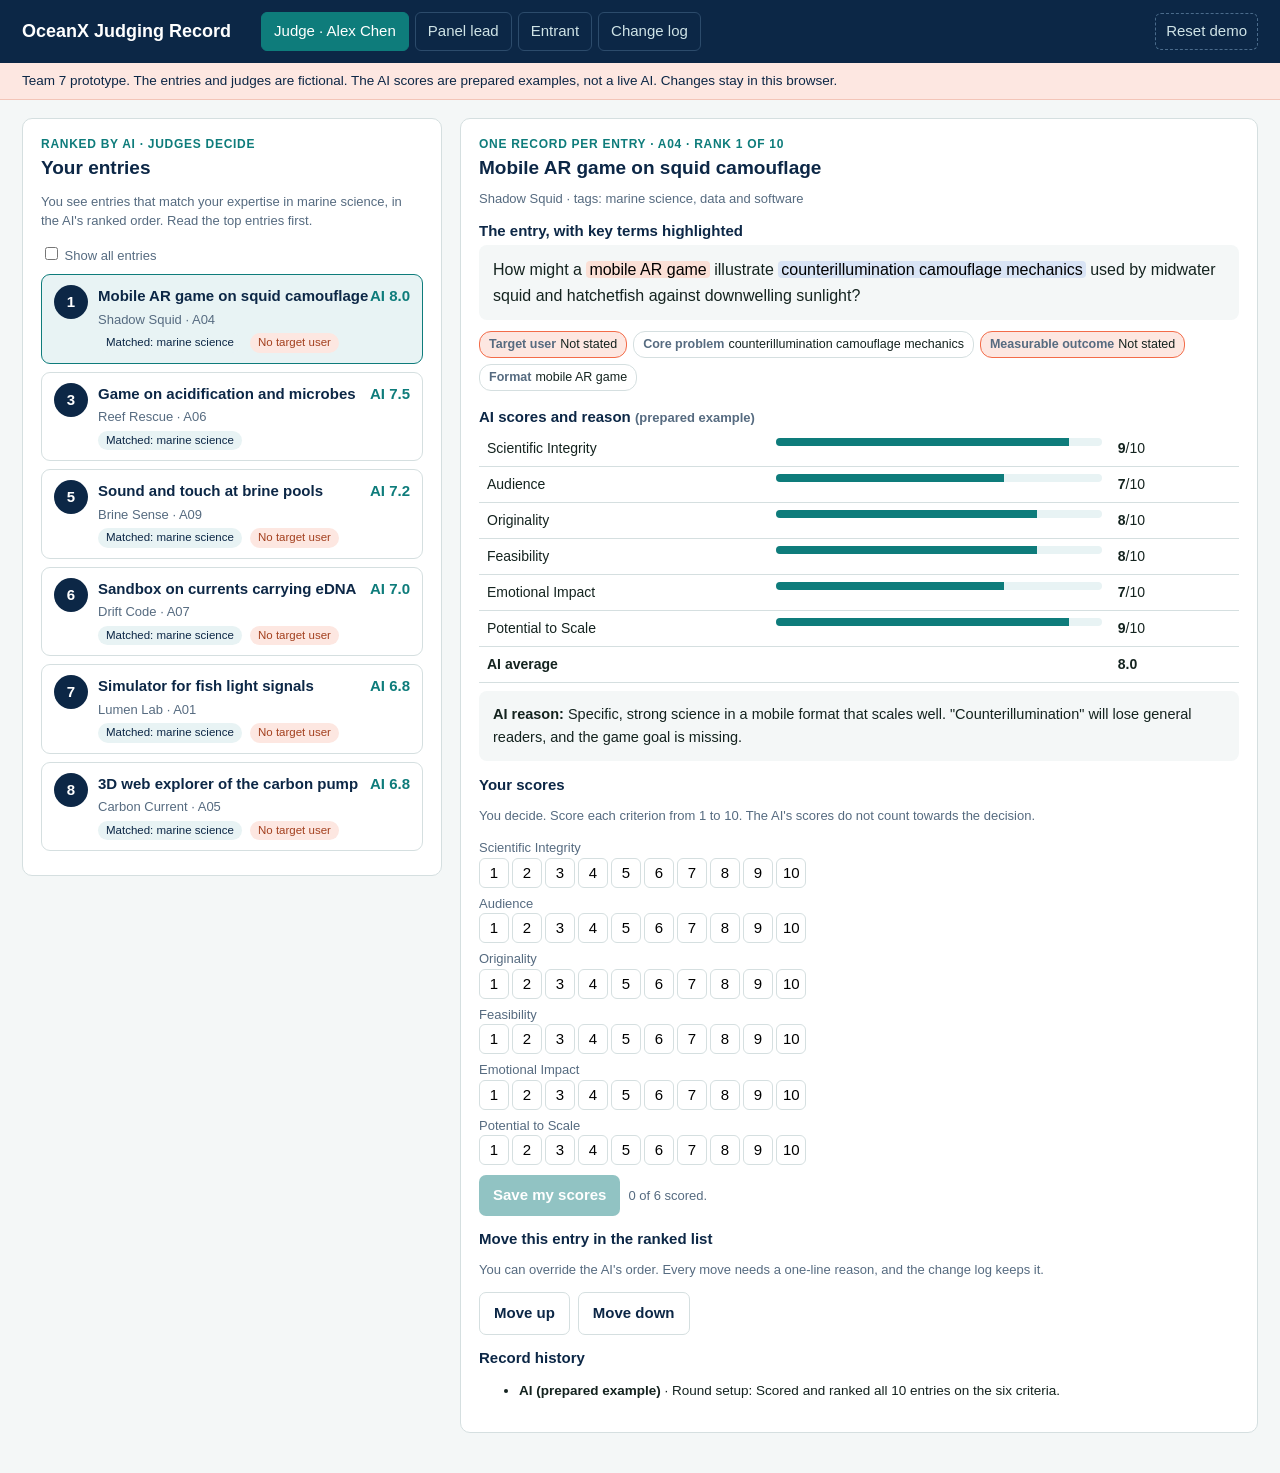
==== commit 73cd95a8: "Replace the review app with the AI-ranking judging record and its four features" ====
--- a/index.html
+++ b/index.html
@@ -1,22 +1,321 @@
 <!doctype html>
-<html lang="en-SG">
+<html lang="en">
 <head>
-  <meta charset="utf-8">
-  <meta name="viewport" content="width=device-width, initial-scale=1">
-  <meta name="theme-color" content="#102f4f">
-  <meta name="description" content="A student prototype for reviewing OceanX challenge concepts, checking evidence and recording human decisions.">
-  <title>OceanX Challenge Review · Team 7 prototype</title>
-  <link rel="icon" href="icon.svg" type="image/svg+xml">
-  <link rel="stylesheet" href="styles.css">
-  <script src="data.js" defer></script>
-  <script src="domain.js" defer></script>
-  <script src="app.js" defer></script>
+<meta charset="utf-8">
+<meta name="viewport" content="width=device-width, initial-scale=1">
+<title>OceanX Judging Record · Team 7 prototype</title>
+<style>
+  :root { --navy:#0C2746; --teal:#0E7C7B; --coral:#F36C49; --bg:#F4F7F7; --mint:#E8F3F4; --line:#D5DFE0; --slate:#566B80; --ink:#14231F; --pale:#FDE7E1; }
+  * { box-sizing: border-box; }
+  body { margin:0; background:var(--bg); color:var(--ink); font:15px/1.5 "Segoe UI", Calibri, Arial, sans-serif; }
+  header { background:var(--navy); color:#fff; padding:12px 22px; display:flex; align-items:center; gap:18px; flex-wrap:wrap; }
+  header h1 { font:700 18px Arial, sans-serif; margin:0 12px 0 0; }
+  .tabs { display:flex; gap:6px; flex-wrap:wrap; }
+  .tab { background:transparent; color:#cfe3e6; border:1px solid #2c4b6b; border-radius:6px; padding:7px 12px; font:inherit; cursor:pointer; }
+  .tab.on { background:var(--teal); color:#fff; border-color:var(--teal); }
+  .reset { margin-left:auto; background:transparent; color:#cfe3e6; border:1px dashed #4a6b8b; border-radius:6px; padding:6px 10px; cursor:pointer; font:inherit; }
+  .note { background:var(--pale); color:var(--navy); padding:8px 22px; font-size:13.5px; border-bottom:1px solid #f3c5b8; }
+  main { padding:18px 22px 40px; max-width:1320px; margin:0 auto; }
+  .grid { display:grid; grid-template-columns: 420px 1fr; gap:18px; align-items:start; }
+  .card { background:#fff; border:1px solid var(--line); border-radius:10px; padding:16px 18px; }
+  .eyebrow { color:var(--teal); font-weight:700; letter-spacing:.06em; font-size:12px; text-transform:uppercase; }
+  h2 { font:700 19px Arial, sans-serif; color:var(--navy); margin:4px 0 10px; }
+  h3 { font:700 15px Arial, sans-serif; color:var(--navy); margin:14px 0 6px; }
+  .muted { color:var(--slate); font-size:13px; }
+  .entry { display:flex; gap:10px; align-items:flex-start; border:1px solid var(--line); border-radius:9px; padding:10px 12px; margin:8px 0; background:#fff; cursor:pointer; width:100%; text-align:left; font:inherit; color:inherit; }
+  .entry:hover, .entry.sel { border-color:var(--teal); background:var(--mint); }
+  .rank { flex:0 0 34px; height:34px; border-radius:50%; background:var(--navy); color:#fff; display:flex; align-items:center; justify-content:center; font-weight:700; }
+  .entry .t { font-weight:700; color:var(--navy); }
+  .badge { display:inline-block; font-size:11.5px; padding:1px 8px; border-radius:10px; margin:3px 4px 0 0; background:var(--mint); color:var(--navy); }
+  .badge.warn { background:var(--pale); color:#a3401f; }
+  .badge.ok { background:#dff2ec; color:#0b5f4c; }
+  .ai { float:right; font-weight:700; color:var(--teal); }
+  .stmt { font-size:16px; line-height:1.6; background:var(--bg); border-radius:8px; padding:12px 14px; }
+  mark { padding:0 3px; border-radius:4px; }
+  mark.user { background:#cdeee9; } mark.core { background:#d9e4f5; } mark.outcome { background:#dcf3d7; } mark.format { background:#fbe0d6; }
+  .chips { margin:8px 0 2px; }
+  .chip { display:inline-block; margin:3px 6px 3px 0; padding:3px 9px; border-radius:12px; font-size:12.5px; border:1px solid var(--line); background:#fff; }
+  .chip b { color:var(--slate); font-weight:600; margin-right:4px; }
+  .chip.miss { border-color:var(--coral); background:var(--pale); }
+  table { border-collapse:collapse; width:100%; font-size:14px; }
+  th, td { border-bottom:1px solid var(--line); padding:7px 8px; text-align:left; vertical-align:top; }
+  th { color:var(--navy); font-size:12.5px; text-transform:uppercase; letter-spacing:.04em; }
+  .bar { height:8px; background:var(--mint); border-radius:4px; overflow:hidden; } .bar i { display:block; height:8px; background:var(--teal); }
+  .scale { display:flex; gap:3px; flex-wrap:wrap; }
+  .scale button { width:30px; height:30px; border:1px solid var(--line); background:#fff; border-radius:6px; cursor:pointer; font:inherit; }
+  .scale button.on { background:var(--navy); color:#fff; border-color:var(--navy); }
+  .btn { background:var(--teal); color:#fff; border:0; border-radius:7px; padding:9px 14px; font:inherit; font-weight:700; cursor:pointer; }
+  .btn.ghost { background:#fff; color:var(--navy); border:1px solid var(--line); }
+  .btn.warn { background:var(--coral); color:var(--navy); }
+  .btn:disabled { opacity:.45; cursor:not-allowed; }
+  .row { display:flex; gap:8px; flex-wrap:wrap; align-items:center; margin-top:10px; }
+  input[type=text], textarea, select { width:100%; border:1px solid var(--line); border-radius:7px; padding:8px 10px; font:inherit; background:#fff; }
+  textarea { min-height:70px; }
+  .flag { color:#a3401f; font-weight:700; }
+  .hist li { margin:3px 0; font-size:13.5px; }
+  .steps li { margin:4px 0; }
+  .ok-t { color:#0b5f4c; } .bad-t { color:#a3401f; }
+  .modal { position:fixed; inset:0; background:rgba(12,39,70,.45); display:flex; align-items:center; justify-content:center; }
+  .modal .card { width:min(520px, 92vw); }
+  @media (max-width: 900px) { .grid { grid-template-columns: 1fr; } }
+</style>
 </head>
 <body>
-  <a class="skip-link" href="#main-content">Skip to main content</a>
-  <div id="app"><main class="empty-state"><h1>Opening Challenge Review</h1><p>Loading the demonstration round…</p></main></div>
-  <div id="modal-root"></div>
-  <div id="toast-container" class="toast-container" aria-live="polite" aria-atomic="false"></div>
-  <noscript>This interactive prototype needs JavaScript. All demonstration data is bundled locally.</noscript>
+<header>
+  <h1>OceanX Judging Record</h1>
+  <div class="tabs" role="tablist">
+    <button class="tab" data-view="judge">Judge · Alex Chen</button>
+    <button class="tab" data-view="panel">Panel lead</button>
+    <button class="tab" data-view="entrant">Entrant</button>
+    <button class="tab" data-view="log">Change log</button>
+  </div>
+  <button class="reset" id="reset">Reset demo</button>
+</header>
+<div class="note">Team 7 prototype. The entries and judges are fictional. The AI scores are prepared examples, not a live AI. Changes stay in this browser.</div>
+<main id="app"></main>
+<div id="modal"></div>
+<script>
+'use strict';
+const CRIT = [['science','Scientific Integrity'],['audience','Audience'],['originality','Originality'],['feasibility','Feasibility'],['emotion','Emotional Impact'],['scale','Potential to Scale']];
+const JUDGES = { alex:{ name:'Alex Chen', field:'marine science' }, priya:{ name:'Priya Nair', field:'learning design' }, sam:{ name:'Sam Rivera', field:'media and hardware' } };
+const sc = a => Object.fromEntries(CRIT.map(([k], i) => [k, a[i]]));
+const ENTRIES = [
+  { id:'A01', title:'Simulator for fish light signals', team:'Lumen Lab', tags:['marine science','media and hardware'],
+    text:'How might we create an interactive light-matching simulator that decodes deep-sea fish photophore communication patterns into visual and audible syntax?',
+    hl:{ user:null, core:'deep-sea fish photophore communication patterns', outcome:null, format:'interactive light-matching simulator' },
+    ai:sc([7,6,8,6,7,7]), reason:'An original idea built on real bioluminescence. "Decodes" and "syntax" imply a proven fish language, and no learner is named.',
+    priya:sc([5,5,8,6,6,6]), sam:sc([6,5,7,5,6,6]) },
+  { id:'A02', title:'Projection room with glowing waves', team:'Tidewave', tags:['media and hardware','learning design'],
+    text:'How can an immersive projection-mapped environment simulate bioluminescent wave disturbance triggered by physical visitor movement?',
+    hl:{ user:'visitor', core:'bioluminescent wave disturbance', outcome:null, format:'immersive projection-mapped environment' },
+    ai:sc([8,8,6,6,9,6]), reason:'A clear cause and effect with strong emotional pull. It needs a physical venue and projection kit, which limits its reach.',
+    priya:sc([8,8,5,7,9,5]), sam:sc([7,8,6,5,8,6]) },
+  { id:'A03', title:'Gestures mapped to plankton flashes', team:'Flash Kinetics', tags:['media and hardware'],
+    text:'How might we design a generative audiovisual installation that maps visitor velocity and gesture to dynamic dinoflagellate flash frequencies?',
+    hl:{ user:'visitor', core:'dinoflagellate flash frequencies', outcome:null, format:'generative audiovisual installation' },
+    ai:sc([7,6,6,6,8,6]), reason:'Engaging and visual, but the wording is technical. It is unclear how gestures relate to real flash behaviour or what visitors learn.',
+    priya:sc([7,6,5,7,7,5]), sam:sc([6,7,6,6,7,5]) },
+  { id:'A04', title:'Mobile AR game on squid camouflage', team:'Shadow Squid', tags:['marine science','data and software'],
+    text:'How might a mobile AR game illustrate counterillumination camouflage mechanics used by midwater squid and hatchetfish against downwelling sunlight?',
+    hl:{ user:null, core:'counterillumination camouflage mechanics', outcome:null, format:'mobile AR game' },
+    ai:sc([9,7,8,8,7,9]), reason:'Specific, strong science in a mobile format that scales well. "Counterillumination" will lose general readers, and the game goal is missing.',
+    priya:sc([9,7,7,7,6,9]), sam:sc([8,7,7,8,6,8]) },
+  { id:'A05', title:'3D web explorer of the carbon pump', team:'Carbon Current', tags:['data and software','marine science'],
+    text:'How might we visualize the biological carbon pump and oceanic microbial carbon cycling through an accessible real-time 3D web data explorer?',
+    hl:{ user:null, core:'biological carbon pump', outcome:null, format:'real-time 3D web data explorer' },
+    ai:sc([9,6,6,5,6,9]), reason:'An important, data-rich topic in a scalable web format. Real-time data and two complex processes make it hard to build.',
+    priya:sc([10,6,5,6,5,9]), sam:sc([9,5,6,5,5,8]) },
+  { id:'A06', title:'Game on acidification and microbes', team:'Reef Rescue', tags:['learning design','marine science'],
+    text:'How can a gamified simulation educate youth on how ocean acidification and warming disrupt marine microbiome balance and nutrient flux?',
+    hl:{ user:'youth', core:'ocean acidification and warming', outcome:'educate youth', format:'gamified simulation' },
+    ai:sc([8,8,6,8,7,8]), reason:'A relevant climate topic with a named audience. Microbiome science is still uncertain, and many climate games already exist.',
+    priya:sc([7,8,5,8,7,8]), sam:sc([7,7,5,7,6,7]) },
+  { id:'A07', title:'Sandbox on currents carrying eDNA', team:'Drift Code', tags:['data and software','marine science'],
+    text:'How might we build an interactive digital sandbox modeling how ocean currents transport environmental DNA (eDNA) and allow species detection?',
+    hl:{ user:null, core:'ocean currents transport environmental DNA', outcome:null, format:'interactive digital sandbox' },
+    ai:sc([9,6,8,6,6,7]), reason:'Novel and timely science. The statement is technical and names no audience, and modelling how eDNA drifts is complex.',
+    priya:sc([8,6,8,6,5,7]), sam:sc([8,5,7,5,5,7]) },
+  { id:'A08', title:'VR walk through thermocline life', team:'Deep Thermo', tags:['media and hardware'],
+    text:'How might an immersive VR walkthrough reveal microscopic symbiotic networks and nutrient gradients within ocean thermoclines?',
+    hl:{ user:null, core:'microscopic symbiotic networks', outcome:null, format:'immersive VR walkthrough' },
+    ai:sc([6,6,7,5,8,6]), reason:'Potentially moving, but "symbiotic networks" is vague and the science is loosely defined. VR headsets limit how many learners it reaches.',
+    priya:sc([5,5,6,5,7,5]), sam:sc([5,6,6,6,6,5]) },
+  { id:'A09', title:'Sound and touch at brine pools', team:'Brine Sense', tags:['media and hardware','marine science'],
+    text:'How can spatial audio and haptic feedback simulate the dense, toxic conditions of deep-sea hypersaline brine pools and their adapted microbial rims?',
+    hl:{ user:null, core:'hypersaline brine pools', outcome:null, format:'spatial audio and haptic feedback' },
+    ai:sc([8,7,9,5,9,5]), reason:'A highly original sensory idea with strong impact. The learning outcome is not stated, and the equipment it needs is unclear.',
+    priya:sc([8,6,10,5,8,4]), sam:sc([8,6,9,2,8,4]) },
+  { id:'A10', title:'Story game through vent food webs', team:'Vent Quest', tags:['learning design','media and hardware'],
+    text:'How might an atmospheric narrative adventure guide players through chemosynthetic hydrothermal vent food webs under pitch-black volcanic conditions?',
+    hl:{ user:'players', core:'chemosynthetic hydrothermal vent food webs', outcome:null, format:'atmospheric narrative adventure' },
+    ai:sc([9,8,7,7,9,8]), reason:'Clear, accurate science with a strong story and wide reach as a game. The audience and the length of play are not defined.',
+    priya:sc([9,9,6,7,10,8]), sam:sc([8,8,6,7,5,7]) },
+];
+const KEY = 'oceanx-ranking-demo-v1';
+const avg = o => CRIT.reduce((t, [k]) => t + o[k], 0) / CRIT.length;
+const esc = s => String(s).replace(/[&<>"']/g, c => ({ '&':'&amp;', '<':'&lt;', '>':'&gt;', '"':'&quot;', "'":'&#39;' }[c]));
+const now = () => new Date().toLocaleString('en-SG', { dateStyle:'medium', timeStyle:'short' });
+const aiOrder = () => ENTRIES.slice().sort((a, b) => avg(b.ai) - avg(a.ai) || a.id.localeCompare(b.id)).map(e => e.id);
+function fresh() {
+  const scores = {};
+  ENTRIES.forEach(e => { scores[e.id] = { priya:e.priya, sam:e.sam }; });
+  return { view:'judge', sel:null, showAll:false, order:aiOrder(), scores, draft:{}, decisions:{}, extra:[],
+    log:[{ when:'Round setup', who:'AI (prepared example)', what:'Scored and ranked all 10 entries on the six criteria.' }], wiz:{ who:'', what:'', when:'', impact:'', text:'' } };
+}
+let S; try { S = JSON.parse(localStorage.getItem(KEY)) || fresh(); } catch (e) { S = fresh(); }
+const save = () => localStorage.setItem(KEY, JSON.stringify(S));
+const byId = id => ENTRIES.find(e => e.id === id);
+const assignedToAlex = e => e.tags.includes(JUDGES.alex.field);
+
+// ---------- normalisation and dispute flags (feature 1) ----------
+function judgeStats() {
+  const st = {};
+  for (const j of Object.keys(JUDGES)) {
+    const vals = [];
+    for (const id of Object.keys(S.scores)) { const s = S.scores[id][j]; if (s) CRIT.forEach(([k]) => vals.push(s[k])); }
+    if (vals.length < 12) { st[j] = null; continue; }
+    const m = vals.reduce((a, b) => a + b, 0) / vals.length;
+    const sd = Math.sqrt(vals.reduce((a, b) => a + (b - m) ** 2, 0) / vals.length) || 1;
+    st[j] = { m, sd };
+  }
+  return st;
+}
+function flagsFor(id, st) {
+  const out = [], s = S.scores[id] || {};
+  const js = Object.keys(JUDGES).filter(j => s[j] && st[j]);
+  for (const [k, label] of CRIT) for (let a = 0; a < js.length; a++) for (let b = a + 1; b < js.length; b++) {
+    const za = (s[js[a]][k] - st[js[a]].m) / st[js[a]].sd, zb = (s[js[b]][k] - st[js[b]].m) / st[js[b]].sd;
+    if (Math.abs(za - zb) > 2) out.push(`${label}: ${JUDGES[js[a]].name} ${s[js[a]][k]} and ${JUDGES[js[b]].name} ${s[js[b]][k]}`);
+  }
+  return out;
+}
+function normAvg(id, st) {
+  const s = S.scores[id] || {}, zs = [];
+  for (const j of Object.keys(JUDGES)) if (s[j] && st[j]) zs.push(CRIT.reduce((t, [k]) => t + (s[j][k] - st[j].m) / st[j].sd, 0) / CRIT.length);
+  return zs.length ? zs.reduce((a, b) => a + b, 0) / zs.length : null;
+}
+
+// ---------- highlighter (feature 3) ----------
+function highlight(e) {
+  let t = esc(e.text);
+  for (const [cls, term] of Object.entries(e.hl)) if (term) t = t.replace(esc(term), `<mark class="${cls}">${esc(term)}</mark>`);
+  return t;
+}
+function chips(e) {
+  const c = (label, v) => `<span class="chip ${v ? '' : 'miss'}"><b>${label}</b>${v ? esc(v) : 'Not stated'}</span>`;
+  return `<div class="chips">${c('Target user', e.hl.user)}${c('Core problem', e.hl.core)}${c('Measurable outcome', e.hl.outcome)}${c('Format', e.hl.format)}</div>`;
+}
+
+// ---------- views ----------
+const app = document.getElementById('app');
+function render() {
+  document.querySelectorAll('.tab').forEach(b => b.classList.toggle('on', b.dataset.view === S.view));
+  ({ judge:judgeView, panel:panelView, entrant:entrantView, log:logView })[S.view]();
+  save();
+}
+function judgeView() {
+  const list = S.order.map(byId).filter(e => S.showAll || assignedToAlex(e));
+  if (!S.sel || !list.find(e => e.id === S.sel)) S.sel = list[0] && list[0].id;
+  const pos = id => S.order.indexOf(id) + 1;
+  app.innerHTML = `<div class="grid">
+    <section class="card"><div class="eyebrow">Ranked by AI · judges decide</div><h2>Your entries</h2>
+      <p class="muted">You see entries that match your expertise in ${esc(JUDGES.alex.field)}, in the AI's ranked order. Read the top entries first.</p>
+      <label class="muted"><input type="checkbox" id="all" ${S.showAll ? 'checked' : ''}> Show all entries</label>
+      ${list.map(e => { const mine = S.scores[e.id] && S.scores[e.id].alex; return `<button class="entry ${e.id === S.sel ? 'sel' : ''}" data-id="${e.id}">
+        <span class="rank">${pos(e.id)}</span><span style="flex:1"><span class="ai">AI ${avg(e.ai).toFixed(1)}</span><span class="t">${esc(e.title)}</span><br>
+        <span class="muted">${esc(e.team)} · ${e.id}</span><br>
+        ${assignedToAlex(e) ? `<span class="badge">Matched: ${esc(JUDGES.alex.field)}</span>` : '<span class="badge">Outside your field</span>'}
+        ${!e.hl.user ? '<span class="badge warn">No target user</span>' : ''}${mine ? '<span class="badge ok">You scored this</span>' : ''}</span></button>`; }).join('')}
+      ${S.extra.map(x => `<div class="entry"><span class="rank">·</span><span><span class="t">${esc(x.title)}</span><br><span class="muted">New entry · AI score pending (no live AI in this prototype)</span></span></div>`).join('')}
+    </section>
+    <section class="card" id="rec">${S.sel ? record(byId(S.sel)) : ''}</section></div>`;
+  document.getElementById('all').onchange = ev => { S.showAll = ev.target.checked; render(); };
+  app.querySelectorAll('.entry[data-id]').forEach(b => b.onclick = () => { S.sel = b.dataset.id; render(); });
+  wireRecord();
+}
+function record(e) {
+  const mine = (S.scores[e.id] && S.scores[e.id].alex) || null;
+  const d = S.draft[e.id] || (S.draft[e.id] = mine ? { ...mine } : {});
+  const done = CRIT.every(([k]) => d[k]);
+  return `<div class="eyebrow">One record per entry · ${e.id} · rank ${S.order.indexOf(e.id) + 1} of ${S.order.length}</div>
+    <h2>${esc(e.title)}</h2><div class="muted">${esc(e.team)} · tags: ${e.tags.map(esc).join(', ')}</div>
+    <h3>The entry, with key terms highlighted</h3><div class="stmt">${highlight(e)}</div>${chips(e)}
+    <h3>AI scores and reason <span class="muted">(prepared example)</span></h3>
+    <table>${CRIT.map(([k, l]) => `<tr><td style="width:38%">${l}</td><td style="width:45%"><div class="bar"><i style="width:${e.ai[k] * 10}%"></i></div></td><td><b>${e.ai[k]}</b>/10</td></tr>`).join('')}
+      <tr><td><b>AI average</b></td><td></td><td><b>${avg(e.ai).toFixed(1)}</b></td></tr></table>
+    <p class="stmt" style="font-size:14.5px;margin-top:8px"><b>AI reason:</b> ${esc(e.reason)}</p>
+    <h3>Your scores</h3><p class="muted">You decide. Score each criterion from 1 to 10. The AI's scores do not count towards the decision.</p>
+    ${CRIT.map(([k, l]) => `<div style="margin:6px 0"><div class="muted">${l}</div><div class="scale">${[1,2,3,4,5,6,7,8,9,10].map(n => `<button data-k="${k}" data-n="${n}" class="${d[k] === n ? 'on' : ''}">${n}</button>`).join('')}</div></div>`).join('')}
+    <div class="row"><button class="btn" id="saveScores" ${done ? '' : 'disabled'}>${mine ? 'Update my scores' : 'Save my scores'}</button><span class="muted">${done ? 'All six scored.' : CRIT.filter(([k]) => d[k]).length + ' of 6 scored.'}</span></div>
+    <h3>Move this entry in the ranked list</h3><p class="muted">You can override the AI's order. Every move needs a one-line reason, and the change log keeps it.</p>
+    <div class="row"><button class="btn ghost" id="up">Move up</button><button class="btn ghost" id="down">Move down</button></div>
+    <h3>Record history</h3><ul class="hist">${S.log.filter(l => !l.id || l.id === e.id).slice(-6).map(l => `<li><b>${esc(l.who)}</b> · ${esc(l.when)}: ${esc(l.what)}</li>`).join('')}</ul>`;
+}
+function wireRecord() {
+  const e = byId(S.sel); if (!e) return;
+  app.querySelectorAll('.scale button').forEach(b => b.onclick = () => { S.draft[e.id][b.dataset.k] = Number(b.dataset.n); render(); });
+  const sv = document.getElementById('saveScores');
+  if (sv) sv.onclick = () => {
+    S.scores[e.id] = S.scores[e.id] || {}; S.scores[e.id].alex = { ...S.draft[e.id] };
+    S.log.push({ id:e.id, when:now(), who:JUDGES.alex.name, what:`Saved scores for ${e.id}, average ${avg(S.draft[e.id]).toFixed(1)}.` });
+    render();
+  };
+  const move = dir => ask(`Why move ${e.title} ${dir}?`, 'For example: a bold idea that the AI ranked too low.', reason => {
+    const i = S.order.indexOf(e.id), j = dir === 'up' ? i - 1 : i + 1;
+    if (j < 0 || j >= S.order.length) return;
+    [S.order[i], S.order[j]] = [S.order[j], S.order[i]];
+    S.log.push({ id:e.id, when:now(), who:JUDGES.alex.name, what:`Moved ${e.id} ${dir} to rank ${j + 1}. Reason: ${reason}` });
+    render();
+  });
+  document.getElementById('up').onclick = () => move('up');
+  document.getElementById('down').onclick = () => move('down');
+}
+function panelView() {
+  const st = judgeStats();
+  const rows = S.order.map(byId).map((e, i) => {
+    const s = S.scores[e.id] || {}, js = Object.keys(JUDGES).filter(j => s[j]);
+    const raw = js.length ? js.reduce((t, j) => t + avg(s[j]), 0) / js.length : null;
+    const nz = normAvg(e.id, st), fl = flagsFor(e.id, st), dec = S.decisions[e.id];
+    return `<tr><td><b>${i + 1}</b></td><td><b>${esc(e.title)}</b><br><span class="muted">${e.id} · ${esc(e.team)}</span></td>
+      <td>${avg(e.ai).toFixed(1)}</td><td>${raw ? raw.toFixed(1) : '–'}<br><span class="muted">${js.length} judge${js.length === 1 ? '' : 's'}</span></td>
+      <td>${nz === null ? '–' : (nz >= 0 ? '+' : '') + nz.toFixed(2)}</td>
+      <td>${fl.length ? `<span class="flag">Discuss</span><br><span class="muted">${fl.map(esc).join('<br>')}</span>` : '<span class="muted">None</span>'}</td>
+      <td>${dec ? `<b>${dec.outcome}</b><br><span class="muted">${esc(dec.reason)}</span>` : `<button class="btn ghost" data-dec="${e.id}" data-o="Shortlisted">Shortlist</button> <button class="btn ghost" data-dec="${e.id}" data-o="Not selected">Not selected</button>`}</td></tr>`;
+  }).join('');
+  const nflag = S.order.filter(id => flagsFor(id, st).length).length, nshort = Object.values(S.decisions).filter(d => d.outcome === 'Shortlisted').length;
+  app.innerHTML = `<section class="card"><div class="eyebrow">Panel lead · Taylor Brooks</div><h2>The panel decides every entry</h2>
+    <p class="muted">The AI rank orders the list. The panel decides from the judges' scores. Normalised scores remove each judge's habit of scoring harder or softer. "Discuss" appears when two judges differ by more than two standard deviations on one criterion.</p>
+    <p><b>${nflag}</b> entries need discussion · <b>${nshort}</b> shortlisted so far</p>
+    <table><thead><tr><th>Rank</th><th>Entry</th><th>AI score</th><th>Judges' average</th><th>Normalised</th><th>Dispute flag</th><th>Decision</th></tr></thead><tbody>${rows}</tbody></table>
+    <div class="row"><button class="btn" id="export">Download the full record (JSON)</button><span class="muted">Every score, reason, move and decision, in one file.</span></div></section>`;
+  app.querySelectorAll('[data-dec]').forEach(b => b.onclick = () => ask(`Reason for "${b.dataset.o}"`, 'For example: strong science, but the audience must be defined.', reason => {
+    S.decisions[b.dataset.dec] = { outcome:b.dataset.o, reason };
+    S.log.push({ id:b.dataset.dec, when:now(), who:'Taylor Brooks (panel lead)', what:`${b.dataset.o} ${b.dataset.dec}. Reason: ${reason}` });
+    render();
+  }));
+  document.getElementById('export').onclick = () => {
+    const blob = new Blob([JSON.stringify({ exported:new Date().toISOString(), note:'Fictional demo data. AI scores are prepared examples.', order:S.order, entries:ENTRIES.map(e => ({ id:e.id, title:e.title, ai:e.ai, reason:e.reason, judges:S.scores[e.id] || {}, decision:S.decisions[e.id] || null })), log:S.log }, null, 2)], { type:'application/json' });
+    const a = document.createElement('a'); a.href = URL.createObjectURL(blob); a.download = 'oceanx-judging-record.json'; a.click();
+  };
+}
+function entrantView() {
+  const w = S.wiz, bad = (w.text.match(/\b(app|apps|AI|dashboard|platform|VR)\b/gi) || []);
+  const checks = [['Names the user', !!w.who.trim()], ['States the pain point', !!w.what.trim()], ['Says when or where it happens', !!w.when.trim()], ['States a measurable outcome', !!w.impact.trim()],
+    ['Fits in 200 characters', w.text.length > 0 && w.text.length <= 200], ['No solution words such as app, AI or dashboard', w.text.length > 0 && !bad.length]];
+  const ok = checks.every(c => c[1]);
+  app.innerHTML = `<div class="grid"><section class="card"><div class="eyebrow">Entrant view · problem statement check</div><h2>Answer four questions first</h2>
+      ${[['who','Who is the user?','For example: secondary school students'],['what','What is the pain point or gap?','For example: they cannot picture how deep-sea animals use light'],['when','When or where does it happen?','For example: during biology lessons on ocean ecosystems'],['impact','What measurable outcome do you want?','For example: students can explain two ways animals use light']]
+        .map(([k, l, ph]) => `<label class="muted">${l}<input type="text" data-w="${k}" value="${esc(w[k])}" placeholder="${esc(ph)}"></label><div style="height:8px"></div>`).join('')}
+      <button class="btn ghost" id="tpl">Fill a template draft</button></section>
+    <section class="card"><h2>Your problem statement</h2><textarea data-w="text" maxlength="260" placeholder="How might we...">${esc(w.text)}</textarea>
+      <div class="muted">${w.text.length} of 200 characters</div>
+      <h3>Checks</h3><ul class="steps">${checks.map(([l, v]) => `<li class="${v ? 'ok-t' : 'bad-t'}">${v ? '✓' : '✗'} ${l}</li>`).join('')}</ul>
+      ${bad.length ? `<p class="bad-t">Solution words found: ${[...new Set(bad.map(b => b.toLowerCase()))].map(esc).join(', ')}. Describe the problem, not the tool.</p>` : ''}
+      <div class="row"><button class="btn" id="submit" ${ok ? '' : 'disabled'}>Submit the entry</button></div></section></div>`;
+  app.querySelectorAll('[data-w]').forEach(i => i.oninput = () => { S.wiz[i.dataset.w] = i.value; save(); const p = i.selectionStart, k = i.dataset.w; entrantView(); const el = app.querySelector(`[data-w="${k}"]`); el.focus(); el.setSelectionRange(p, p); });
+  document.getElementById('tpl').onclick = () => { S.wiz.text = `How might we help ${w.who || '[user]'} who ${w.what || '[pain point]'} ${w.when || '[when or where]'}, so that ${w.impact || '[outcome]'}?`; render(); };
+  document.getElementById('submit').onclick = () => {
+    S.extra.push({ title:w.text.slice(0, 60) + (w.text.length > 60 ? '…' : '') });
+    S.log.push({ when:now(), who:'Entrant', what:'Submitted a problem statement that passed all six checks.' });
+    S.wiz = { who:'', what:'', when:'', impact:'', text:'' }; S.view = 'judge'; render();
+  };
+}
+function logView() {
+  app.innerHTML = `<section class="card"><div class="eyebrow">Governance</div><h2>Every change is logged with a reason</h2>
+    <table><thead><tr><th>When</th><th>Who</th><th>What happened</th></tr></thead><tbody>${S.log.slice().reverse().map(l => `<tr><td>${esc(l.when)}</td><td>${esc(l.who)}</td><td>${esc(l.what)}</td></tr>`).join('')}</tbody></table></section>`;
+}
+function ask(title, ph, cb) {
+  const m = document.getElementById('modal');
+  m.innerHTML = `<div class="modal"><div class="card"><h2>${esc(title)}</h2><textarea id="why" placeholder="${esc(ph)}"></textarea>
+    <div class="row"><button class="btn" id="ok" disabled>Save</button><button class="btn ghost" id="cancel">Cancel</button></div></div></div>`;
+  const t = document.getElementById('why'), ok = document.getElementById('ok');
+  t.focus(); t.oninput = () => { ok.disabled = !t.value.trim(); };
+  ok.onclick = () => { const v = t.value.trim(); m.innerHTML = ''; cb(v); };
+  document.getElementById('cancel').onclick = () => { m.innerHTML = ''; };
+}
+document.querySelectorAll('.tab').forEach(b => b.onclick = () => { S.view = b.dataset.view; render(); });
+document.getElementById('reset').onclick = () => { if (confirm('Reset the demo to its starting state?')) { S = fresh(); render(); } };
+render();
+</script>
 </body>
 </html>
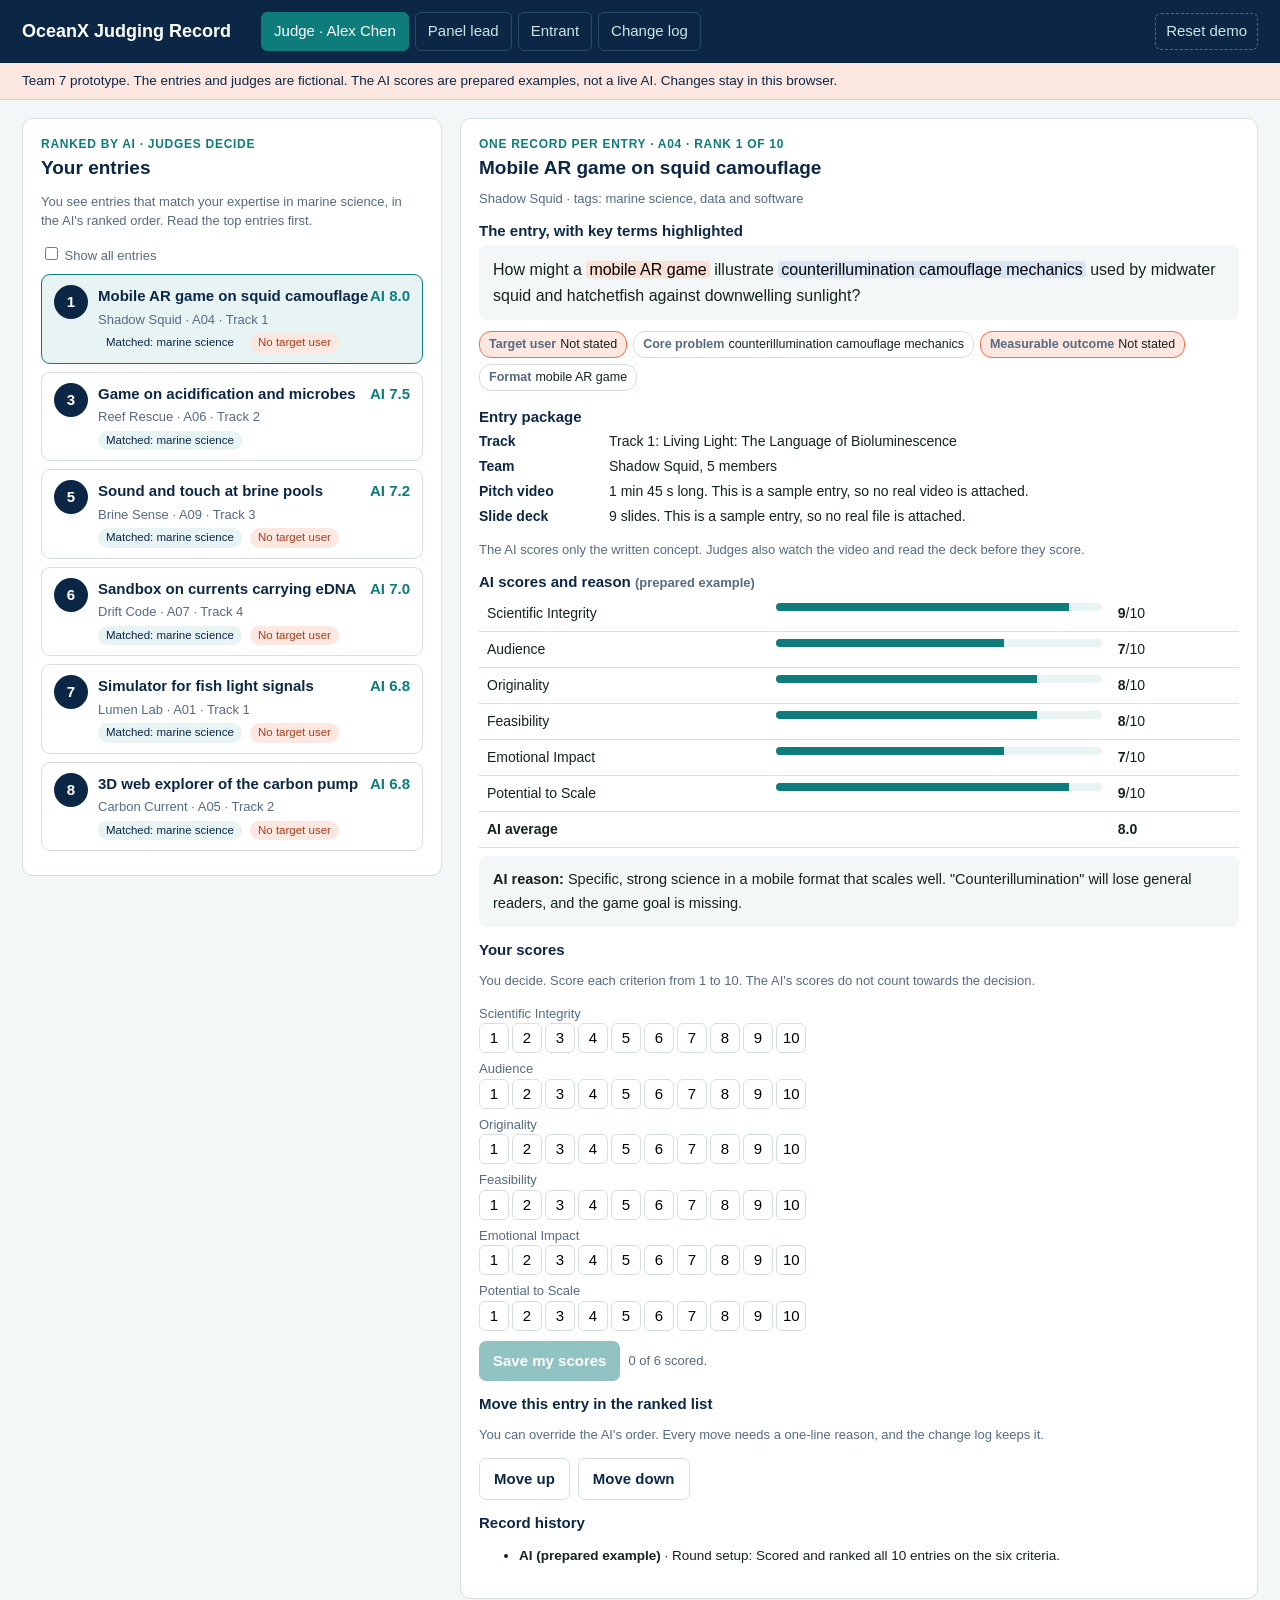
==== commit abafeacc: "Add OceanX's full entry form to the entrant view Entrants now give a team of 2 to 5 members, a track" ====
--- a/index.html
+++ b/index.html
@@ -57,6 +57,19 @@
   .ok-t { color:#0b5f4c; } .bad-t { color:#a3401f; }
   .modal { position:fixed; inset:0; background:rgba(12,39,70,.45); display:flex; align-items:center; justify-content:center; }
   .modal .card { width:min(520px, 92vw); }
+  .part { border-top:1px solid var(--line); padding-top:6px; margin-top:14px; }
+  .part h3 { margin-top:6px; }
+  .member { display:flex; gap:6px; margin:4px 0; }
+  .member input { flex:1; }
+  .btn.small { padding:5px 10px; font-weight:600; }
+  input[type=file] { font:inherit; font-size:13.5px; margin:4px 0; }
+  .fstat { font-size:13.5px; margin:2px 0 4px; }
+  .pkg { display:grid; grid-template-columns:120px 1fr; gap:4px 10px; font-size:14px; }
+  .pkg b { color:var(--navy); }
+  .grid.form { grid-template-columns:minmax(0, 1fr) 400px; }
+  .grid.form > section:last-child { position:sticky; top:12px; }
+  #checks ul { list-style:none; padding-left:2px; margin:4px 0; }
+  h4 { font:700 12.5px Arial, sans-serif; color:var(--slate); text-transform:uppercase; letter-spacing:.05em; margin:12px 0 2px; }
   @media (max-width: 900px) { .grid { grid-template-columns: 1fr; } }
 </style>
 </head>
@@ -131,7 +144,15 @@
     ai:sc([9,8,7,7,9,8]), reason:'Clear, accurate science with a strong story and wide reach as a game. The audience and the length of play are not defined.',
     priya:sc([9,9,6,7,10,8]), sam:sc([8,8,6,7,5,7]) },
 ];
-const KEY = 'oceanx-ranking-demo-v1';
+// The four tracks of the 2026 Education Impact Challenge, as published by OceanX.
+const TRACKS = ['Living Light: The Language of Bioluminescence', 'The Invisible Ocean: Microbial Worlds That Run the Planet',
+  'Extreme Oceans: Life at the Edge', 'Deep Sea Explorers: Finding Life in the Unknown'];
+// Fictional entry packages: [track, video length in seconds, deck slides, team members].
+const PACKAGE = { A01:[1,112,8,3], A02:[1,98,10,4], A03:[1,120,7,2], A04:[1,105,9,5], A05:[2,117,10,3],
+  A06:[2,88,6,4], A07:[4,101,8,2], A08:[2,119,9,3], A09:[3,94,7,4], A10:[3,110,10,5] };
+ENTRIES.forEach(e => { const [track, video, slides, members] = PACKAGE[e.id]; Object.assign(e, { track, video, slides, members }); });
+const fmt = s => `${Math.floor(s / 60)} min ${String(Math.round(s % 60)).padStart(2, '0')} s`;
+const KEY = 'oceanx-ranking-demo-v2';
 const avg = o => CRIT.reduce((t, [k]) => t + o[k], 0) / CRIT.length;
 const esc = s => String(s).replace(/[&<>"']/g, c => ({ '&':'&amp;', '<':'&lt;', '>':'&gt;', '"':'&quot;', "'":'&#39;' }[c]));
 const now = () => new Date().toLocaleString('en-SG', { dateStyle:'medium', timeStyle:'short' });
@@ -140,9 +161,14 @@
   const scores = {};
   ENTRIES.forEach(e => { scores[e.id] = { priya:e.priya, sam:e.sam }; });
   return { view:'judge', sel:null, showAll:false, order:aiOrder(), scores, draft:{}, decisions:{}, extra:[],
-    log:[{ when:'Round setup', who:'AI (prepared example)', what:'Scored and ranked all 10 entries on the six criteria.' }], wiz:{ who:'', what:'', when:'', impact:'', text:'' } };
+    log:[{ when:'Round setup', who:'AI (prepared example)', what:'Scored and ranked all 10 entries on the six criteria.' }], wiz:blankWiz() };
+}
+function blankWiz() {
+  return { team:'', members:['', ''], adult:false, track:'', who:'', what:'', when:'', impact:'', text:'',
+    video:'', videoSecs:null, videoFile:'', videoErr:'', deck:'', deckSlides:null, deckErr:'', deckConfirm:false, links:'' };
 }
 let S; try { S = JSON.parse(localStorage.getItem(KEY)) || fresh(); } catch (e) { S = fresh(); }
+S.wiz = Object.assign(blankWiz(), S.wiz || {});
 const save = () => localStorage.setItem(KEY, JSON.stringify(S));
 const byId = id => ENTRIES.find(e => e.id === id);
 const assignedToAlex = e => e.tags.includes(JUDGES.alex.field);
@@ -203,10 +229,10 @@
       <label class="muted"><input type="checkbox" id="all" ${S.showAll ? 'checked' : ''}> Show all entries</label>
       ${list.map(e => { const mine = S.scores[e.id] && S.scores[e.id].alex; return `<button class="entry ${e.id === S.sel ? 'sel' : ''}" data-id="${e.id}">
         <span class="rank">${pos(e.id)}</span><span style="flex:1"><span class="ai">AI ${avg(e.ai).toFixed(1)}</span><span class="t">${esc(e.title)}</span><br>
-        <span class="muted">${esc(e.team)} · ${e.id}</span><br>
+        <span class="muted">${esc(e.team)} · ${e.id} · Track ${e.track}</span><br>
         ${assignedToAlex(e) ? `<span class="badge">Matched: ${esc(JUDGES.alex.field)}</span>` : '<span class="badge">Outside your field</span>'}
         ${!e.hl.user ? '<span class="badge warn">No target user</span>' : ''}${mine ? '<span class="badge ok">You scored this</span>' : ''}</span></button>`; }).join('')}
-      ${S.extra.map(x => `<div class="entry"><span class="rank">·</span><span><span class="t">${esc(x.title)}</span><br><span class="muted">New entry · AI score pending (no live AI in this prototype)</span></span></div>`).join('')}
+      ${S.extra.map(x => `<div class="entry"><span class="rank">·</span><span><span class="t">${esc(x.title)}</span><br><span class="muted">${esc(x.team || 'New team')} · Track ${esc(x.track || '?')} · video ${x.videoSecs ? fmt(x.videoSecs) : 'not checked'} · deck ${x.slides ? x.slides + ' slides' : 'of 10 slides or fewer'}</span><br><span class="muted">New entry · AI score pending (no live AI in this prototype)</span></span></div>`).join('')}
     </section>
     <section class="card" id="rec">${S.sel ? record(byId(S.sel)) : ''}</section></div>`;
   document.getElementById('all').onchange = ev => { S.showAll = ev.target.checked; render(); };
@@ -220,6 +246,11 @@
   return `<div class="eyebrow">One record per entry · ${e.id} · rank ${S.order.indexOf(e.id) + 1} of ${S.order.length}</div>
     <h2>${esc(e.title)}</h2><div class="muted">${esc(e.team)} · tags: ${e.tags.map(esc).join(', ')}</div>
     <h3>The entry, with key terms highlighted</h3><div class="stmt">${highlight(e)}</div>${chips(e)}
+    <h3>Entry package</h3><div class="pkg"><b>Track</b><span>Track ${e.track}: ${esc(TRACKS[e.track - 1])}</span>
+      <b>Team</b><span>${esc(e.team)}, ${e.members} members</span>
+      <b>Pitch video</b><span>${fmt(e.video)} long. This is a sample entry, so no real video is attached.</span>
+      <b>Slide deck</b><span>${e.slides} slides. This is a sample entry, so no real file is attached.</span></div>
+    <p class="muted">The AI scores only the written concept. Judges also watch the video and read the deck before they score.</p>
     <h3>AI scores and reason <span class="muted">(prepared example)</span></h3>
     <table>${CRIT.map(([k, l]) => `<tr><td style="width:38%">${l}</td><td style="width:45%"><div class="bar"><i style="width:${e.ai[k] * 10}%"></i></div></td><td><b>${e.ai[k]}</b>/10</td></tr>`).join('')}
       <tr><td><b>AI average</b></td><td></td><td><b>${avg(e.ai).toFixed(1)}</b></td></tr></table>
@@ -256,7 +287,7 @@
     const s = S.scores[e.id] || {}, js = Object.keys(JUDGES).filter(j => s[j]);
     const raw = js.length ? js.reduce((t, j) => t + avg(s[j]), 0) / js.length : null;
     const nz = normAvg(e.id, st), fl = flagsFor(e.id, st), dec = S.decisions[e.id];
-    return `<tr><td><b>${i + 1}</b></td><td><b>${esc(e.title)}</b><br><span class="muted">${e.id} · ${esc(e.team)}</span></td>
+    return `<tr><td><b>${i + 1}</b></td><td><b>${esc(e.title)}</b><br><span class="muted">${e.id} · ${esc(e.team)} · Track ${e.track}</span></td>
       <td>${avg(e.ai).toFixed(1)}</td><td>${raw ? raw.toFixed(1) : '–'}<br><span class="muted">${js.length} judge${js.length === 1 ? '' : 's'}</span></td>
       <td>${nz === null ? '–' : (nz >= 0 ? '+' : '') + nz.toFixed(2)}</td>
       <td>${fl.length ? `<span class="flag">Discuss</span><br><span class="muted">${fl.map(esc).join('<br>')}</span>` : '<span class="muted">None</span>'}</td>
@@ -278,27 +309,137 @@
     const a = document.createElement('a'); a.href = URL.createObjectURL(blob); a.download = 'oceanx-judging-record.json'; a.click();
   };
 }
+// ---------- entry form (feature 2 and OceanX's application form) ----------
+const SOLUTION_WORDS = /\b(app|apps|AI|dashboard|platform|VR)\b/gi;
+const isUrl = s => /^https?:\/\/[^\s\/]+\.[^\s\/]{2,}(\/\S*)?$/i.test(String(s).trim());
+const template = w => `How might we help ${w.who || '[user]'} who ${w.what || '[pain point]'} ${w.when || '[when or where]'}, so that ${w.impact || '[outcome]'}?`;
+function entryChecks(w) {
+  const bad = w.text.match(SOLUTION_WORDS) || [];
+  const named = w.members.filter(m => m.trim()).length;
+  return [
+    ['Team and track', [
+      ['The team has a name.', !!w.team.trim()],
+      ['The team has 2 to 5 members, and every member is named.', named >= 2 && named <= 5 && named === w.members.length],
+      ['The team confirms that every member is 18 or older.', !!w.adult],
+      ['The team has chosen one track.', !!w.track]]],
+    ['Problem statement', [
+      ['The entrant has named the user.', !!w.who.trim()],
+      ['The entrant has stated the pain point.', !!w.what.trim()],
+      ['The entrant has said when or where it happens.', !!w.when.trim()],
+      ['The entrant has stated a measurable outcome.', !!w.impact.trim()],
+      ['The statement fits in 200 characters.', w.text.length > 0 && w.text.length <= 200],
+      ['The statement contains no solution words such as app, AI or dashboard.', w.text.length > 0 && !bad.length]]],
+    ['Pitch video', [
+      ['The video link is a web address.', isUrl(w.video)],
+      ['The video is 2 minutes or shorter.', w.videoSecs !== null && w.videoSecs <= 120]]],
+    ['Slide deck', [
+      ['The deck is attached.', !!w.deck],
+      ['The deck has 10 slides or fewer.', w.deckSlides !== null ? w.deckSlides <= 10 : (!!w.deck && !!w.deckConfirm)]]],
+  ];
+}
+function videoStatus(w) {
+  if (w.videoErr) return `<span class="bad-t">${esc(w.videoErr)}</span>`;
+  if (w.videoSecs === null) return 'No video checked yet.';
+  return `${esc(w.videoFile)} is ${fmt(w.videoSecs)} long.` + (w.videoSecs > 120 ? ' <span class="bad-t">This is longer than 2 minutes.</span>' : '');
+}
+function deckStatus(w) {
+  if (!w.deck) return w.deckErr ? `<span class="bad-t">${esc(w.deckErr)}</span>` : 'No deck attached yet.';
+  if (w.deckSlides !== null) return `${esc(w.deck)} has ${w.deckSlides} slides.` + (w.deckSlides > 10 ? ' <span class="bad-t">This is more than 10 slides.</span>' : '');
+  return `${esc(w.deck)} is attached. ${esc(w.deckErr)}`;
+}
 function entrantView() {
-  const w = S.wiz, bad = (w.text.match(/\b(app|apps|AI|dashboard|platform|VR)\b/gi) || []);
-  const checks = [['Names the user', !!w.who.trim()], ['States the pain point', !!w.what.trim()], ['Says when or where it happens', !!w.when.trim()], ['States a measurable outcome', !!w.impact.trim()],
-    ['Fits in 200 characters', w.text.length > 0 && w.text.length <= 200], ['No solution words such as app, AI or dashboard', w.text.length > 0 && !bad.length]];
-  const ok = checks.every(c => c[1]);
-  app.innerHTML = `<div class="grid"><section class="card"><div class="eyebrow">Entrant view · problem statement check</div><h2>Answer four questions first</h2>
-      ${[['who','Who is the user?','For example: secondary school students'],['what','What is the pain point or gap?','For example: they cannot picture how deep-sea animals use light'],['when','When or where does it happen?','For example: during biology lessons on ocean ecosystems'],['impact','What measurable outcome do you want?','For example: students can explain two ways animals use light']]
-        .map(([k, l, ph]) => `<label class="muted">${l}<input type="text" data-w="${k}" value="${esc(w[k])}" placeholder="${esc(ph)}"></label><div style="height:8px"></div>`).join('')}
-      <button class="btn ghost" id="tpl">Fill a template draft</button></section>
-    <section class="card"><h2>Your problem statement</h2><textarea data-w="text" maxlength="260" placeholder="How might we...">${esc(w.text)}</textarea>
-      <div class="muted">${w.text.length} of 200 characters</div>
-      <h3>Checks</h3><ul class="steps">${checks.map(([l, v]) => `<li class="${v ? 'ok-t' : 'bad-t'}">${v ? '✓' : '✗'} ${l}</li>`).join('')}</ul>
-      ${bad.length ? `<p class="bad-t">Solution words found: ${[...new Set(bad.map(b => b.toLowerCase()))].map(esc).join(', ')}. Describe the problem, not the tool.</p>` : ''}
-      <div class="row"><button class="btn" id="submit" ${ok ? '' : 'disabled'}>Submit the entry</button></div></section></div>`;
-  app.querySelectorAll('[data-w]').forEach(i => i.oninput = () => { S.wiz[i.dataset.w] = i.value; save(); const p = i.selectionStart, k = i.dataset.w; entrantView(); const el = app.querySelector(`[data-w="${k}"]`); el.focus(); el.setSelectionRange(p, p); });
-  document.getElementById('tpl').onclick = () => { S.wiz.text = `How might we help ${w.who || '[user]'} who ${w.what || '[pain point]'} ${w.when || '[when or where]'}, so that ${w.impact || '[outcome]'}?`; render(); };
+  const w = S.wiz;
+  const q = (k, l, ph) => `<label class="muted">${l}<input type="text" data-w="${k}" value="${esc(w[k])}" placeholder="${esc(ph)}"></label><div style="height:6px"></div>`;
+  app.innerHTML = `<div class="grid form"><section class="card"><div class="eyebrow">Entrant view · Education Impact Challenge entry form</div>
+      <h2>Submit an entry in five parts</h2>
+      <p class="muted">The form asks for what OceanX's application form asks for. Files stay on this computer. The prototype keeps only each file's name, length and slide count.</p>
+      <button class="btn ghost" id="sample">Fill a sample entry</button>
+      <div class="part"><h3>1. Team</h3>${q('team', 'Team name', 'For example: Glow Lab')}
+        <div class="muted">Members, from 2 to 5 people. The first member is the Team Lead, who submits the entry.</div>
+        ${w.members.map((m, i) => `<div class="member"><input type="text" data-m="${i}" value="${esc(m)}" placeholder="Member ${i + 1}${i === 0 ? ' (Team Lead)' : ''}"><button class="btn ghost small" data-rm="${i}" ${w.members.length <= 2 ? 'disabled' : ''}>Remove</button></div>`).join('')}
+        <button class="btn ghost small" id="addm" ${w.members.length >= 5 ? 'disabled' : ''}>Add a member</button>
+        <div><label class="muted"><input type="checkbox" data-w="adult" ${w.adult ? 'checked' : ''}> Every member is 18 or older.</label></div></div>
+      <div class="part"><h3>2. Track</h3><select data-w="track"><option value="">Choose a track</option>
+        ${TRACKS.map((t, i) => `<option value="${i + 1}" ${String(w.track) === String(i + 1) ? 'selected' : ''}>Track ${i + 1}: ${esc(t)}</option>`).join('')}</select></div>
+      <div class="part"><h3>3. Problem statement</h3><p class="muted">Answer four questions first.</p>
+        ${q('who', 'Who is the user?', 'For example: secondary school students')}${q('what', 'What is the pain point or gap?', 'For example: they cannot picture how deep-sea animals use light')}
+        ${q('when', 'When or where does it happen?', 'For example: during biology lessons on ocean ecosystems')}${q('impact', 'What measurable outcome do you want?', 'For example: students can explain two ways animals use light')}
+        <button class="btn ghost small" id="tpl">Fill a template draft</button>
+        <textarea data-w="text" maxlength="260" placeholder="How might we..." style="margin-top:8px">${esc(w.text)}</textarea>
+        <div class="muted" id="count">${w.text.length} of 200 characters</div></div>
+      <div class="part"><h3>4. Pitch video</h3>${q('video', 'Link to the pitch video', 'https://')}
+        <label class="muted">Check the video's length before you share the link. The limit is 2 minutes.<br><input type="file" id="vfile" accept="video/*"></label>
+        <div class="fstat" id="vstat">${videoStatus(w)}</div></div>
+      <div class="part"><h3>5. Slide deck</h3>
+        <label class="muted">Attach the deck as a PowerPoint (.pptx) or PDF file. The limit is 10 slides.<br><input type="file" id="dfile" accept=".pptx,.pdf"></label>
+        <div class="fstat" id="dstat">${deckStatus(w)}</div>
+        <label class="muted" id="dconfirm" style="display:${w.deck && w.deckSlides === null ? 'block' : 'none'}"><input type="checkbox" data-w="deckConfirm" ${w.deckConfirm ? 'checked' : ''}> I confirm that the deck has 10 slides or fewer.</label>
+        <div style="height:8px"></div>${q('links', 'Optional links to a portfolio, CV or work samples', 'https://')}</div></section>
+    <section class="card"><h2>Checks before submission</h2><div id="checks"></div>
+      <div class="row"><button class="btn" id="submit">Submit the entry</button></div></section></div>`;
+  app.querySelectorAll('[data-w]').forEach(el => {
+    const ev = el.type === 'checkbox' || el.tagName === 'SELECT' ? 'change' : 'input';
+    el.addEventListener(ev, () => { S.wiz[el.dataset.w] = el.type === 'checkbox' ? el.checked : el.value; refreshEntry(); });
+  });
+  app.querySelectorAll('[data-m]').forEach(el => el.addEventListener('input', () => { S.wiz.members[+el.dataset.m] = el.value; refreshEntry(); }));
+  app.querySelectorAll('[data-rm]').forEach(b => b.onclick = () => { S.wiz.members.splice(+b.dataset.rm, 1); render(); });
+  document.getElementById('addm').onclick = () => { if (S.wiz.members.length < 5) { S.wiz.members.push(''); render(); } };
+  document.getElementById('tpl').onclick = () => { S.wiz.text = template(S.wiz); render(); };
+  document.getElementById('sample').onclick = () => {
+    S.wiz = Object.assign(blankWiz(), { team:'Glow Lab', members:['Mei Tan', 'Arjun Rao', 'Sofia Cruz'], adult:true, track:'1',
+      who:'secondary school students', what:'cannot picture how deep-sea animals use light', when:'during biology lessons on ocean ecosystems',
+      impact:'students can explain two ways animals use light', video:'https://example.org/glow-lab-pitch',
+      videoSecs:105, videoFile:'sample-pitch.mp4 (sample)', deck:'sample-deck.pptx (sample)', deckSlides:8 });
+    S.wiz.text = template(S.wiz); render();
+  };
+  document.getElementById('vfile').onchange = ev => { const f = ev.target.files[0]; if (f) readVideo(f); };
+  document.getElementById('dfile').onchange = ev => { const f = ev.target.files[0]; if (f) readDeck(f); };
   document.getElementById('submit').onclick = () => {
-    S.extra.push({ title:w.text.slice(0, 60) + (w.text.length > 60 ? '…' : '') });
-    S.log.push({ when:now(), who:'Entrant', what:'Submitted a problem statement that passed all six checks.' });
-    S.wiz = { who:'', what:'', when:'', impact:'', text:'' }; S.view = 'judge'; render();
+    const w2 = S.wiz, n = entryChecks(w2).reduce((t, g) => t + g[1].length, 0);
+    S.extra.push({ title:w2.text.slice(0, 60) + (w2.text.length > 60 ? '…' : ''), team:w2.team, track:w2.track, videoSecs:w2.videoSecs, slides:w2.deckSlides });
+    S.log.push({ when:now(), who:`Entrant (${w2.team})`, what:`Submitted an entry to track ${w2.track} that passed all ${n} checks. The video is ${fmt(w2.videoSecs)} long, and the deck has ${w2.deckSlides !== null ? w2.deckSlides + ' slides' : '10 slides or fewer, as the team confirmed'}.` });
+    S.wiz = blankWiz(); S.view = 'judge'; render();
   };
+  refreshEntry();
+}
+function refreshEntry() {
+  const w = S.wiz, groups = entryChecks(w), ok = groups.every(g => g[1].every(c => c[1]));
+  const bad = w.text.match(SOLUTION_WORDS) || [];
+  document.getElementById('checks').innerHTML = groups.map(([h, cs]) => `<h4>${h}</h4><ul class="steps">${cs.map(([l, v]) => `<li class="${v ? 'ok-t' : 'bad-t'}">${v ? '✓' : '✗'} ${l}</li>`).join('')}</ul>`).join('')
+    + (bad.length ? `<p class="bad-t">Solution words found: ${[...new Set(bad.map(b => b.toLowerCase()))].map(esc).join(', ')}. Describe the problem, not the tool.</p>` : '');
+  document.getElementById('count').textContent = `${w.text.length} of 200 characters`;
+  document.getElementById('vstat').innerHTML = videoStatus(w);
+  document.getElementById('dstat').innerHTML = deckStatus(w);
+  document.getElementById('dconfirm').style.display = w.deck && w.deckSlides === null ? 'block' : 'none';
+  document.getElementById('submit').disabled = !ok;
+  save();
+}
+function readVideo(file) {
+  Object.assign(S.wiz, { videoFile:file.name, videoSecs:null, videoErr:'' });
+  const v = document.createElement('video'), url = URL.createObjectURL(file);
+  v.preload = 'metadata';
+  v.onloadedmetadata = () => { URL.revokeObjectURL(url); if (isFinite(v.duration)) S.wiz.videoSecs = Math.round(v.duration * 10) / 10; else S.wiz.videoErr = 'The browser could not read the length of this file.'; refreshEntry(); };
+  v.onerror = () => { URL.revokeObjectURL(url); S.wiz.videoErr = 'The browser could not open this file as a video.'; refreshEntry(); };
+  v.src = url;
+}
+async function readDeck(file) {
+  Object.assign(S.wiz, { deck:'', deckSlides:null, deckErr:'', deckConfirm:false });
+  if (!/\.(pptx|pdf)$/i.test(file.name)) { S.wiz.deckErr = 'The deck must be a PowerPoint (.pptx) or PDF file.'; refreshEntry(); return; }
+  try {
+    const buf = new Uint8Array(await file.arrayBuffer());
+    let s = '';
+    for (let i = 0; i < buf.length; i += 32768) s += String.fromCharCode.apply(null, buf.subarray(i, i + 32768));
+    let n = 0;
+    if (/\.pptx$/i.test(file.name)) n = new Set([...s.matchAll(/ppt\/slides\/slide(\d+)\.xml/g)].map(m => m[1])).size;
+    else {
+      const pages = (s.match(/\/Type\s*\/Page(?![a-zA-Z])/g) || []).length;
+      const counts = [...s.matchAll(/\/Type\s*\/Pages\b[^>]*?\/Count\s+(\d+)/g), ...s.matchAll(/\/Count\s+(\d+)[^>]*?\/Type\s*\/Pages\b/g)].map(m => +m[1]);
+      n = Math.max(pages, ...counts, 0);
+    }
+    S.wiz.deck = file.name;
+    if (n > 0) S.wiz.deckSlides = n; else S.wiz.deckErr = 'The prototype could not count its slides.';
+  } catch (e) { S.wiz.deckErr = 'The prototype could not read this file.'; }
+  refreshEntry();
 }
 function logView() {
   app.innerHTML = `<section class="card"><div class="eyebrow">Governance</div><h2>Every change is logged with a reason</h2>
